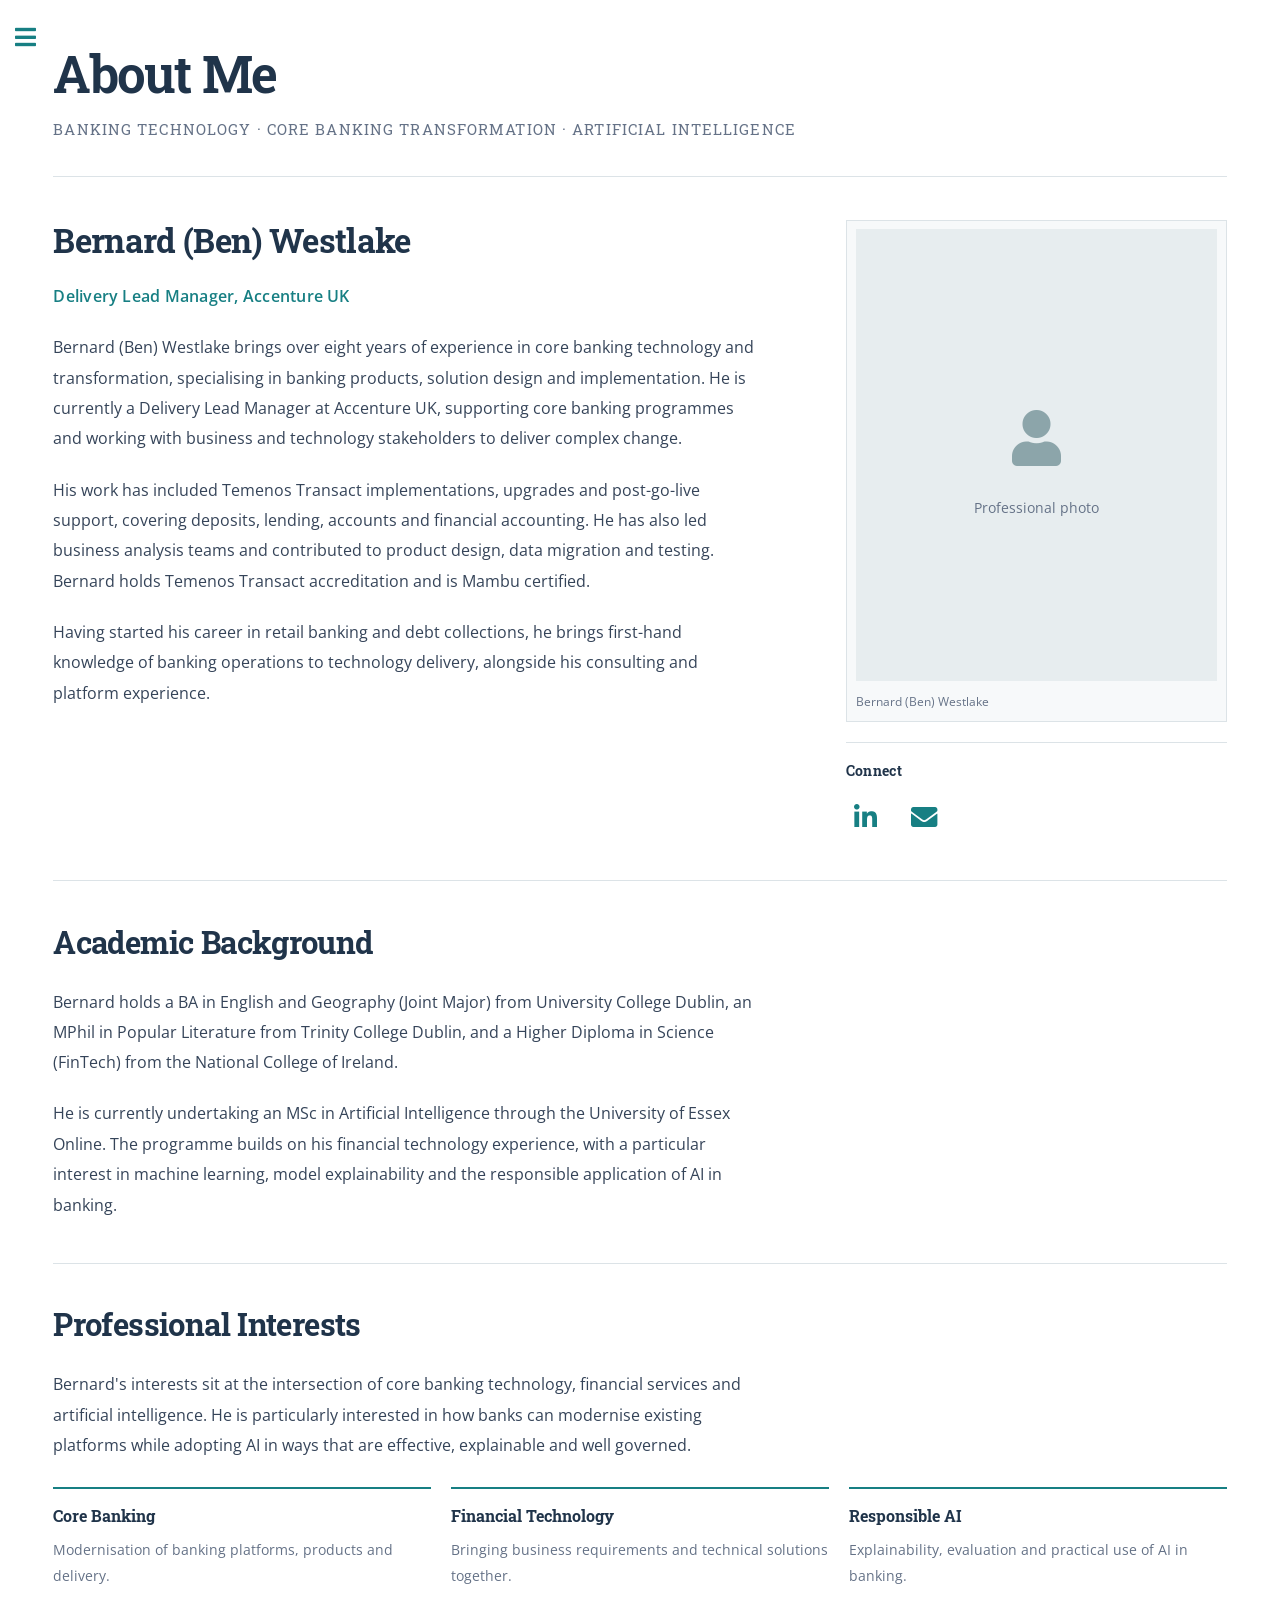
==== about.html @ 8b02bcb7 "Revise content and layout in about.html Updated the about page to improve content clarity and remove" ====
<!DOCTYPE HTML>
<!--
    Editorial by HTML5 UP
    html5up.net | @ajlkn
    Free for personal and commercial use
    under the CCA 3.0 license.
-->

<html lang="en">

<head>

    <meta charset="utf-8" />

    <meta name="viewport"
          content="width=device-width, initial-scale=1" />

    <meta name="description"
          content="About Bernard (Ben) Westlake: banking technology, core banking transformation and artificial intelligence." />

    <title>About Me | Bernard (Ben) Westlake</title>

    <link rel="stylesheet"
          href="assets/css/main.css" />


    <style>

        /* ========================================
           COLOUR PALETTE
        ======================================== */

        :root {
            --navy: #20344a;
            --teal: #177f83;
            --ink: #354459;
            --muted: #657287;
            --line: #dce3e7;
            --paper: #ffffff;
            --surface: #f7f9fa;
            --sidebar: #edf2f4;
        }

        html {
            scroll-behavior: smooth;
        }

        body,
        #main {
            background: var(--paper);
            color: var(--ink);
        }

        h1,
        h2,
        h3,
        strong {
            color: var(--navy);
        }

        a {
            color: var(--teal);
        }

        a:hover {
            color: var(--navy);
        }


        /* ========================================
           PAGE HEADER
        ======================================== */

        #header {
            display: block;
            border-bottom: 1px solid var(--line);
            padding: 3.3em 0 2.5em;
            margin-bottom: 0;
        }

        #header h1 {
            font-size: clamp(2.25rem, 4vw, 3.7rem);
            line-height: 1.14;
            letter-spacing: -0.035em;
            font-weight: 650;
            margin: 0;
        }

        .page-subtitle {
            color: var(--muted);
            font-size: 0.93rem;
            line-height: 1.7;
            margin: 1em 0 0;
        }


        /* ========================================
           MAIN CONTENT
        ======================================== */

        #page-content {
            padding-bottom: 4em;
        }

        .content-section {
            padding: 3.2em 0;
            border-bottom: 1px solid var(--line);
            scroll-margin-top: 1.5em;
        }

        .content-section:last-child {
            border-bottom: none;
        }

        .section-heading {
            font-size: clamp(1.55rem, 2.4vw, 1.95rem);
            line-height: 1.2;
            letter-spacing: -0.02em;
            margin: 0 0 0.85em;
        }


        /* ========================================
           PROFILE LAYOUT
        ======================================== */

        .profile-layout {
            display: grid;

            grid-template-columns:
                minmax(0, 1.65fr)
                minmax(230px, 0.85fr);

            align-items: start;
            gap: clamp(2em, 5vw, 4em);
        }

        .profile-name {
            font-size: clamp(1.65rem, 2.6vw, 2.2rem);
            letter-spacing: -0.02em;
            line-height: 1.25;
            margin: 0 0 0.6em;
        }

        .profile-role {
            font-size: 0.9rem;
            font-weight: 600;
            color: var(--teal);
            letter-spacing: 0.015em;
            margin-bottom: 1.5em;
        }

        .bio-copy p,
        .section-copy p {
            max-width: 78ch;
            font-size: 1rem;
            line-height: 1.9;
            margin-bottom: 1.3em;
        }

        .bio-copy p:last-child,
        .section-copy p:last-child {
            margin-bottom: 0;
        }


        /* ========================================
           PROFILE PHOTO
        ======================================== */

        .profile-aside {
            min-width: 0;
        }

        .portrait-frame {
            border: 1px solid var(--line);
            background: var(--surface);
            padding: 0.65em;
            margin: 0;
        }

        .portrait-placeholder {
            min-height: 325px;
            aspect-ratio: 4 / 5;
            background: #e7edef;

            display: flex;
            flex-direction: column;
            align-items: center;
            justify-content: center;

            gap: 1em;
            text-align: center;
            color: var(--muted);
        }

        .portrait-placeholder .icon {
            color: #8ca5aa;
            font-size: 3.5rem;
        }

        .portrait-placeholder span {
            font-size: 0.85rem;
        }

        .portrait-image {
            display: block;
            width: 100%;
            height: auto;
            aspect-ratio: 4 / 5;
            object-fit: cover;
            object-position: center top;
        }

        .portrait-caption {
            color: var(--muted);
            font-size: 0.78rem;
            margin: 0.85em 0 0;
        }


        /* ========================================
           CONTACT ICONS
        ======================================== */

        .profile-contact {
            margin-top: 1.5em;
            padding-top: 1.3em;
            border-top: 1px solid var(--line);
        }

        .profile-contact h3 {
            font-size: 0.9rem;
            font-weight: 700;
            color: var(--navy);
            letter-spacing: 0.02em;
            margin: 0 0 1.1em;
        }

        .contact-icons {
            display: flex;
            align-items: center;
            gap: 1.4em;
        }

        .contact-icon {
            display: inline-flex;
            align-items: center;
            justify-content: center;

            width: 1.5em;
            height: 1.5em;
            padding: 0;
            margin: 0;

            border: none;
            border-bottom: none;
            box-shadow: none;
            background: transparent;

            color: var(--teal);
            font-size: 1.65rem;
            line-height: 1;
            text-decoration: none;

            transition: color 0.2s ease;
        }

        .contact-icon:hover {
            color: var(--navy);
            background: transparent;
            border: none;
        }

        .contact-icon:focus-visible {
            color: var(--navy);
            outline: 2px solid var(--teal);
            outline-offset: 5px;
        }

        .contact-icon:before {
            display: block;
            line-height: 1;
        }


        /* ========================================
           PROFESSIONAL INTERESTS
        ======================================== */

        .focus-list {
            display: grid;
            grid-template-columns:
                repeat(3, minmax(0, 1fr));
            gap: 1.5em;
            margin-top: 2em;
        }

        .focus-item {
            border-top: 2px solid var(--teal);
            padding-top: 1.1em;
        }

        .focus-item h3 {
            font-size: 1rem;
            margin: 0 0 0.6em;
        }

        .focus-item p {
            font-size: 0.9rem;
            color: var(--muted);
            line-height: 1.75;
            margin: 0;
        }


        /* ========================================
           SIDEBAR
        ======================================== */

        #sidebar {
            background: var(--sidebar);
        }

        #sidebar > .inner {
            display: flex;
            flex-direction: column;
            min-height: 100vh;
        }

        #sidebar #menu {
            flex-shrink: 0;
        }

        #sidebar header.major > :first-child {
            border-bottom-color: var(--teal);
        }

        #menu ul a,
        #menu ul span {
            color: var(--navy);
        }

        #menu ul a:hover,
        #menu ul span.opener:hover {
            color: var(--teal);
        }

        #menu ul span.opener:before {
            color: var(--teal);
        }

        #menu ul a[aria-current="page"] {
            color: var(--teal);
            font-weight: 700;
        }


        /* ========================================
           SIDEBAR NAVIGATION ICONS
        ======================================== */

        #menu .menu-icon {
            display: inline-block;
            width: 1.4em;
            margin-right: 0.65em;
            text-align: center;
            color: var(--teal);
            font-size: 1em;
            vertical-align: baseline;
        }

        #menu a:hover .menu-icon,
        #menu .opener:hover .menu-icon {
            color: var(--navy);
        }

        #menu ul a,
        #menu ul span.opener {
            line-height: 1.7;
        }


        /* ========================================
           COPYRIGHT FOOTER
        ======================================== */

        #sidebar #footer {
            margin-top: auto;
            padding-top: 2em;
            padding-bottom: 1em;
        }

        #sidebar #footer .copyright {
            color: var(--muted);
            font-size: 0.74rem;
            line-height: 1.7;
        }


        /* ========================================
           RESPONSIVE DESIGN
        ======================================== */

        @media screen and (max-width: 1050px) {

            .profile-layout {
                grid-template-columns:
                    minmax(0, 1.4fr)
                    minmax(210px, 0.8fr);
            }

        }

        @media screen and (max-width: 760px) {

            #header {
                padding-top: 2.2em;
            }

            .content-section {
                padding: 2.4em 0;
            }

            .profile-layout {
                grid-template-columns: 1fr;
            }

            .profile-aside {
                max-width: 360px;
            }

            .focus-list {
                grid-template-columns: 1fr;
                gap: 1.3em;
            }

        }

        @media screen and (max-width: 440px) {

            #header h1 {
                font-size: 2.1rem;
            }

            .page-subtitle {
                font-size: 0.82rem;
            }

        }

        @media (prefers-reduced-motion: reduce) {

            html {
                scroll-behavior: auto;
            }

            .contact-icon {
                transition: none;
            }

        }

    </style>

</head>



<body class="is-preload">

    <div id="wrapper">


        <!-- =====================================
             MAIN CONTENT
        ====================================== -->

        <div id="main">

            <div class="inner">


                <!-- PAGE HEADER -->

                <header id="header">

                    <h1>About Me</h1>

                    <p class="page-subtitle">
                        Banking Technology
                        &middot;
                        Core Banking Transformation
                        &middot;
                        Artificial Intelligence
                    </p>

                </header>



                <div id="page-content">


                    <!-- =====================================
                         PROFESSIONAL PROFILE
                    ====================================== -->

                    <section class="content-section"
                             id="profile">


                        <div class="profile-layout">


                            <!-- BIOGRAPHY -->

                            <div class="bio-copy">


                                <h2 class="profile-name">
                                    Bernard (Ben) Westlake
                                </h2>


                                <p class="profile-role">
                                    Delivery Lead Manager, Accenture UK
                                </p>


                                <p>
                                    Bernard (Ben) Westlake brings
                                    over eight years of experience
                                    in core banking technology and
                                    transformation, specialising in
                                    banking products, solution design
                                    and implementation. He is currently
                                    a Delivery Lead Manager at Accenture
                                    UK, supporting core banking
                                    programmes and working with
                                    business and technology stakeholders
                                    to deliver complex change.
                                </p>


                                <p>
                                    His work has included Temenos
                                    Transact implementations, upgrades
                                    and post-go-live support, covering
                                    deposits, lending, accounts and
                                    financial accounting. He has also
                                    led business analysis teams and
                                    contributed to product design,
                                    data migration and testing.
                                    Bernard holds Temenos Transact
                                    accreditation and is Mambu
                                    certified.
                                </p>


                                <p>
                                    Having started his career in retail
                                    banking and debt collections, he
                                    brings first-hand knowledge of
                                    banking operations to technology
                                    delivery, alongside his consulting
                                    and platform experience.
                                </p>


                            </div>



                            <!-- =====================================
                                 PROFILE PHOTO AND CONTACTS
                            ====================================== -->

                            <aside class="profile-aside"
                                   aria-label="Profile and contact information">


                                <!-- PHOTO -->

                                <figure class="portrait-frame">


                                    <div class="portrait-placeholder"
                                         role="img"
                                         aria-label="Professional portrait placeholder">


                                        <i class="icon solid fa-user"
                                           aria-hidden="true"></i>


                                        <span>
                                            Professional photo
                                        </span>


                                    </div>


                                    <!--

                                    TO ADD YOUR OWN PHOTO:

                                    Upload your photograph to
                                    the images folder.

                                    Name the file:

                                    profile.jpg

                                    Replace the placeholder DIV
                                    with:

                                    <img src="images/profile.jpg"
                                         alt="Portrait of Bernard Westlake"
                                         class="portrait-image" />

                                    -->


                                    <figcaption class="portrait-caption">
                                        Bernard (Ben) Westlake
                                    </figcaption>


                                </figure>



                                <!-- CONTACT ICONS -->

                                <div class="profile-contact">


                                    <h3>Connect</h3>


                                    <div class="contact-icons">


                                        <!-- LINKEDIN -->

                                        <a href="https://www.linkedin.com/in/bernardwestlake/"
                                           class="icon brands fa-linkedin-in contact-icon"
                                           target="_blank"
                                           rel="noopener noreferrer"
                                           aria-label="View Bernard Westlake on LinkedIn"
                                           title="LinkedIn">

                                            <span class="label">
                                                LinkedIn
                                            </span>

                                        </a>



                                        <!-- EMAIL -->

                                        <a href="mailto:Bernard.Westlake@gmail.com"
                                           class="icon solid fa-envelope contact-icon"
                                           aria-label="Send an email to Bernard Westlake"
                                           title="Send an email">

                                            <span class="label">
                                                Email
                                            </span>

                                        </a>


                                    </div>


                                </div>


                            </aside>


                        </div>


                    </section>



                    <!-- =====================================
                         ACADEMIC BACKGROUND
                    ====================================== -->

                    <section class="content-section"
                             id="academic-background">


                        <h2 class="section-heading">
                            Academic Background
                        </h2>


                        <div class="section-copy">


                            <p>
                                Bernard holds a BA in English
                                and Geography (Joint Major)
                                from University College Dublin,
                                an MPhil in Popular Literature
                                from Trinity College Dublin,
                                and a Higher Diploma in Science
                                (FinTech) from the National
                                College of Ireland.
                            </p>


                            <p>
                                He is currently undertaking an
                                MSc in Artificial Intelligence
                                through the University of Essex
                                Online. The programme builds on
                                his financial technology experience,
                                with a particular interest in
                                machine learning, model explainability
                                and the responsible application
                                of AI in banking.
                            </p>


                        </div>


                    </section>



                    <!-- =====================================
                         PROFESSIONAL INTERESTS
                    ====================================== -->

                    <section class="content-section"
                             id="professional-interests">


                        <h2 class="section-heading">
                            Professional Interests
                        </h2>


                        <div class="section-copy">


                            <p>
                                Bernard's interests sit at the
                                intersection of core banking
                                technology, financial services
                                and artificial intelligence.
                                He is particularly interested in
                                how banks can modernise existing
                                platforms while adopting AI in
                                ways that are effective,
                                explainable and well governed.
                            </p>


                        </div>



                        <!-- AREAS OF FOCUS -->

                        <div class="focus-list">


                            <div class="focus-item">

                                <h3>Core Banking</h3>

                                <p>
                                    Modernisation of banking
                                    platforms, products and
                                    delivery.
                                </p>

                            </div>


                            <div class="focus-item">

                                <h3>Financial Technology</h3>

                                <p>
                                    Bringing business requirements
                                    and technical solutions together.
                                </p>

                            </div>


                            <div class="focus-item">

                                <h3>Responsible AI</h3>

                                <p>
                                    Explainability, evaluation
                                    and practical use of AI
                                    in banking.
                                </p>

                            </div>


                        </div>


                    </section>


                </div>


            </div>

        </div>



        <!-- =====================================
             SIDEBAR NAVIGATION
        ====================================== -->

        <div id="sidebar">

            <div class="inner">


                <nav id="menu"
                     aria-label="Portfolio navigation">


                    <header class="major">
                        <h2>Navigation</h2>
                    </header>


                    <ul>


                        <!-- HOME -->

                        <li>
                            <a href="index.html">

                                <i class="icon solid fa-home menu-icon"
                                   aria-hidden="true"></i>

                                Home

                            </a>
                        </li>



                        <!-- MODULES -->

                        <li>

                            <span class="opener">

                                <i class="icon solid fa-university menu-icon"
                                   aria-hidden="true"></i>

                                Modules

                            </span>


                            <ul>

                                <li>
                                    <a href="understanding-ai.html">
                                        Understanding Artificial Intelligence
                                    </a>
                                </li>

                                <li>
                                    <a href="launch-into-computing.html">
                                        Launch Into Computing
                                    </a>
                                </li>

                                <li>
                                    <a href="numerical-analysis.html">
                                        Numerical Analysis
                                    </a>
                                </li>

                            </ul>

                        </li>



                        <!-- SKILLS MATRIX -->

                        <li>

                            <a href="skills-matrix.html">

                                <i class="icon solid fa-tasks menu-icon"
                                   aria-hidden="true"></i>

                                Skills Matrix

                            </a>

                        </li>



                        <!-- ABOUT ME -->

                        <li>

                            <a href="about.html"
                               aria-current="page">

                                <i class="icon solid fa-user menu-icon"
                                   aria-hidden="true"></i>

                                About Me

                            </a>

                        </li>



                        <!-- GITHUB -->

                        <li>

                            <a href="https://github.com/bwestlake"
                               target="_blank"
                               rel="noopener noreferrer">

                                <i class="icon brands fa-github menu-icon"
                                   aria-hidden="true"></i>

                                GitHub

                            </a>

                        </li>



                        <!-- LINKEDIN -->

                        <li>

                            <a href="https://www.linkedin.com/in/bernardwestlake/"
                               target="_blank"
                               rel="noopener noreferrer">

                                <i class="icon brands fa-linkedin-in menu-icon"
                                   aria-hidden="true"></i>

                                LinkedIn

                            </a>

                        </li>


                    </ul>


                </nav>



                <!-- =====================================
                     COPYRIGHT FOOTER
                ====================================== -->

                <footer id="footer">


                    <p class="copyright">

                        &copy; 2026 Bernard Westlake.

                        Design:
                        <a href="https://html5up.net">
                            HTML5 UP
                        </a>.

                    </p>


                </footer>


            </div>

        </div>


    </div>



    <!-- =====================================
         JAVASCRIPT
    ====================================== -->

    <script src="assets/js/jquery.min.js"></script>

    <script src="assets/js/browser.min.js"></script>

    <script src="assets/js/breakpoints.min.js"></script>

    <script src="assets/js/util.js"></script>

    <script src="assets/js/main.js"></script>


</body>

</html>
---- assets/css/main.css ----
@import url(fontawesome-all.min.css);
@import url("https://fonts.googleapis.com/css?family=Open+Sans:400,600,400italic,600italic|Roboto+Slab:400,700");
/*
	Editorial by HTML5 UP
	html5up.net | @ajlkn
	Free for personal and commercial use under the CCA 3.0 license (html5up.net/license)
*/
html, body, div, span, applet, object,
iframe, h1, h2, h3, h4, h5, h6, p, blockquote,
pre, a, abbr, acronym, address, big, cite,
code, del, dfn, em, img, ins, kbd, q, s, samp,
small, strike, strong, sub, sup, tt, var, b,
u, i, center, dl, dt, dd, ol, ul, li, fieldset,
form, label, legend, table, caption, tbody,
tfoot, thead, tr, th, td, article, aside,
canvas, details, embed, figure, figcaption,
footer, header, hgroup, menu, nav, output, ruby,
section, summary, time, mark, audio, video {
  margin: 0;
  padding: 0;
  border: 0;
  font-size: 100%;
  font: inherit;
  vertical-align: baseline; }

article, aside, details, figcaption, figure,
footer, header, hgroup, menu, nav, section {
  display: block; }

body {
  line-height: 1; }

ol, ul {
  list-style: none; }

blockquote, q {
  quotes: none; }
  blockquote:before, blockquote:after, q:before, q:after {
    content: '';
    content: none; }

table {
  border-collapse: collapse;
  border-spacing: 0; }

body {
  -webkit-text-size-adjust: none; }

mark {
  background-color: transparent;
  color: inherit; }

input::-moz-focus-inner {
  border: 0;
  padding: 0; }

input, select, textarea {
  -moz-appearance: none;
  -webkit-appearance: none;
  -ms-appearance: none;
  appearance: none; }

/* Basic */
@-ms-viewport {
  width: device-width; }

body {
  -ms-overflow-style: scrollbar; }

@media screen and (max-width: 480px) {
  html, body {
    min-width: 320px; } }

html {
  box-sizing: border-box; }

*, *:before, *:after {
  box-sizing: inherit; }

body {
  background: #ffffff; }
  body.is-preload *, body.is-preload *:before, body.is-preload *:after, body.is-resizing *, body.is-resizing *:before, body.is-resizing *:after {
    -moz-animation: none !important;
    -webkit-animation: none !important;
    -ms-animation: none !important;
    animation: none !important;
    -moz-transition: none !important;
    -webkit-transition: none !important;
    -ms-transition: none !important;
    transition: none !important; }

/* Type */
body, input, select, textarea {
  color: #7f888f;
  font-family: "Open Sans", sans-serif;
  font-size: 13pt;
  font-weight: 400;
  line-height: 1.65; }
  @media screen and (max-width: 1680px) {
    body, input, select, textarea {
      font-size: 11pt; } }
  @media screen and (max-width: 1280px) {
    body, input, select, textarea {
      font-size: 10pt; } }
  @media screen and (max-width: 360px) {
    body, input, select, textarea {
      font-size: 9pt; } }

a {
  -moz-transition: color 0.2s ease-in-out, border-bottom-color 0.2s ease-in-out;
  -webkit-transition: color 0.2s ease-in-out, border-bottom-color 0.2s ease-in-out;
  -ms-transition: color 0.2s ease-in-out, border-bottom-color 0.2s ease-in-out;
  transition: color 0.2s ease-in-out, border-bottom-color 0.2s ease-in-out;
  border-bottom: dotted 1px;
  color: #f56a6a;
  text-decoration: none; }
  a:hover {
    border-bottom-color: #f56a6a;
    color: #f56a6a !important; }
    a:hover strong {
      color: inherit; }

strong, b {
  color: #3d4449;
  font-weight: 600; }

em, i {
  font-style: italic; }

p {
  margin: 0 0 2em 0; }

h1, h2, h3, h4, h5, h6 {
  color: #3d4449;
  font-family: "Roboto Slab", serif;
  font-weight: 700;
  line-height: 1.5;
  margin: 0 0 1em 0; }
  h1 a, h2 a, h3 a, h4 a, h5 a, h6 a {
    color: inherit;
    text-decoration: none;
    border-bottom: 0; }

h1 {
  font-size: 4em;
  margin: 0 0 0.5em 0;
  line-height: 1.3; }

h2 {
  font-size: 1.75em; }

h3 {
  font-size: 1.25em; }

h4 {
  font-size: 1.1em; }

h5 {
  font-size: 0.9em; }

h6 {
  font-size: 0.7em; }

@media screen and (max-width: 1680px) {
  h1 {
    font-size: 3.5em; } }

@media screen and (max-width: 980px) {
  h1 {
    font-size: 3.25em; } }

@media screen and (max-width: 736px) {
  h1 {
    font-size: 2em;
    line-height: 1.4; }
  h2 {
    font-size: 1.5em; } }

sub {
  font-size: 0.8em;
  position: relative;
  top: 0.5em; }

sup {
  font-size: 0.8em;
  position: relative;
  top: -0.5em; }

blockquote {
  border-left: solid 3px rgba(210, 215, 217, 0.75);
  font-style: italic;
  margin: 0 0 2em 0;
  padding: 0.5em 0 0.5em 2em; }

code {
  background: rgba(230, 235, 237, 0.25);
  border-radius: 0.375em;
  border: solid 1px rgba(210, 215, 217, 0.75);
  font-family: "Courier New", monospace;
  font-size: 0.9em;
  margin: 0 0.25em;
  padding: 0.25em 0.65em; }

pre {
  -webkit-overflow-scrolling: touch;
  font-family: "Courier New", monospace;
  font-size: 0.9em;
  margin: 0 0 2em 0; }
  pre code {
    display: block;
    line-height: 1.75;
    padding: 1em 1.5em;
    overflow-x: auto; }

hr {
  border: 0;
  border-bottom: solid 1px rgba(210, 215, 217, 0.75);
  margin: 2em 0; }
  hr.major {
    margin: 3em 0; }

.align-left {
  text-align: left; }

.align-center {
  text-align: center; }

.align-right {
  text-align: right; }

/* Row */
.row {
  display: flex;
  flex-wrap: wrap;
  box-sizing: border-box;
  align-items: stretch; }
  .row > * {
    box-sizing: border-box; }
  .row.gtr-uniform > * > :last-child {
    margin-bottom: 0; }
  .row.aln-left {
    justify-content: flex-start; }
  .row.aln-center {
    justify-content: center; }
  .row.aln-right {
    justify-content: flex-end; }
  .row.aln-top {
    align-items: flex-start; }
  .row.aln-middle {
    align-items: center; }
  .row.aln-bottom {
    align-items: flex-end; }
  .row > .imp {
    order: -1; }
  .row > .col-1 {
    width: 8.33333%; }
  .row > .off-1 {
    margin-left: 8.33333%; }
  .row > .col-2 {
    width: 16.66667%; }
  .row > .off-2 {
    margin-left: 16.66667%; }
  .row > .col-3 {
    width: 25%; }
  .row > .off-3 {
    margin-left: 25%; }
  .row > .col-4 {
    width: 33.33333%; }
  .row > .off-4 {
    margin-left: 33.33333%; }
  .row > .col-5 {
    width: 41.66667%; }
  .row > .off-5 {
    margin-left: 41.66667%; }
  .row > .col-6 {
    width: 50%; }
  .row > .off-6 {
    margin-left: 50%; }
  .row > .col-7 {
    width: 58.33333%; }
  .row > .off-7 {
    margin-left: 58.33333%; }
  .row > .col-8 {
    width: 66.66667%; }
  .row > .off-8 {
    margin-left: 66.66667%; }
  .row > .col-9 {
    width: 75%; }
  .row > .off-9 {
    margin-left: 75%; }
  .row > .col-10 {
    width: 83.33333%; }
  .row > .off-10 {
    margin-left: 83.33333%; }
  .row > .col-11 {
    width: 91.66667%; }
  .row > .off-11 {
    margin-left: 91.66667%; }
  .row > .col-12 {
    width: 100%; }
  .row > .off-12 {
    margin-left: 100%; }
  .row.gtr-0 {
    margin-top: 0;
    margin-left: 0em; }
    .row.gtr-0 > * {
      padding: 0 0 0 0em; }
    .row.gtr-0.gtr-uniform {
      margin-top: 0em; }
      .row.gtr-0.gtr-uniform > * {
        padding-top: 0em; }
  .row.gtr-25 {
    margin-top: 0;
    margin-left: -0.375em; }
    .row.gtr-25 > * {
      padding: 0 0 0 0.375em; }
    .row.gtr-25.gtr-uniform {
      margin-top: -0.375em; }
      .row.gtr-25.gtr-uniform > * {
        padding-top: 0.375em; }
  .row.gtr-50 {
    margin-top: 0;
    margin-left: -0.75em; }
    .row.gtr-50 > * {
      padding: 0 0 0 0.75em; }
    .row.gtr-50.gtr-uniform {
      margin-top: -0.75em; }
      .row.gtr-50.gtr-uniform > * {
        padding-top: 0.75em; }
  .row {
    margin-top: 0;
    margin-left: -1.5em; }
    .row > * {
      padding: 0 0 0 1.5em; }
    .row.gtr-uniform {
      margin-top: -1.5em; }
      .row.gtr-uniform > * {
        padding-top: 1.5em; }
  .row.gtr-150 {
    margin-top: 0;
    margin-left: -2.25em; }
    .row.gtr-150 > * {
      padding: 0 0 0 2.25em; }
    .row.gtr-150.gtr-uniform {
      margin-top: -2.25em; }
      .row.gtr-150.gtr-uniform > * {
        padding-top: 2.25em; }
  .row.gtr-200 {
    margin-top: 0;
    margin-left: -3em; }
    .row.gtr-200 > * {
      padding: 0 0 0 3em; }
    .row.gtr-200.gtr-uniform {
      margin-top: -3em; }
      .row.gtr-200.gtr-uniform > * {
        padding-top: 3em; }
  @media screen and (max-width: 1680px) {
    .row {
      display: flex;
      flex-wrap: wrap;
      box-sizing: border-box;
      align-items: stretch; }
      .row > * {
        box-sizing: border-box; }
      .row.gtr-uniform > * > :last-child {
        margin-bottom: 0; }
      .row.aln-left {
        justify-content: flex-start; }
      .row.aln-center {
        justify-content: center; }
      .row.aln-right {
        justify-content: flex-end; }
      .row.aln-top {
        align-items: flex-start; }
      .row.aln-middle {
        align-items: center; }
      .row.aln-bottom {
        align-items: flex-end; }
      .row > .imp-xlarge {
        order: -1; }
      .row > .col-1-xlarge {
        width: 8.33333%; }
      .row > .off-1-xlarge {
        margin-left: 8.33333%; }
      .row > .col-2-xlarge {
        width: 16.66667%; }
      .row > .off-2-xlarge {
        margin-left: 16.66667%; }
      .row > .col-3-xlarge {
        width: 25%; }
      .row > .off-3-xlarge {
        margin-left: 25%; }
      .row > .col-4-xlarge {
        width: 33.33333%; }
      .row > .off-4-xlarge {
        margin-left: 33.33333%; }
      .row > .col-5-xlarge {
        width: 41.66667%; }
      .row > .off-5-xlarge {
        margin-left: 41.66667%; }
      .row > .col-6-xlarge {
        width: 50%; }
      .row > .off-6-xlarge {
        margin-left: 50%; }
      .row > .col-7-xlarge {
        width: 58.33333%; }
      .row > .off-7-xlarge {
        margin-left: 58.33333%; }
      .row > .col-8-xlarge {
        width: 66.66667%; }
      .row > .off-8-xlarge {
        margin-left: 66.66667%; }
      .row > .col-9-xlarge {
        width: 75%; }
      .row > .off-9-xlarge {
        margin-left: 75%; }
      .row > .col-10-xlarge {
        width: 83.33333%; }
      .row > .off-10-xlarge {
        margin-left: 83.33333%; }
      .row > .col-11-xlarge {
        width: 91.66667%; }
      .row > .off-11-xlarge {
        margin-left: 91.66667%; }
      .row > .col-12-xlarge {
        width: 100%; }
      .row > .off-12-xlarge {
        margin-left: 100%; }
      .row.gtr-0 {
        margin-top: 0;
        margin-left: 0em; }
        .row.gtr-0 > * {
          padding: 0 0 0 0em; }
        .row.gtr-0.gtr-uniform {
          margin-top: 0em; }
          .row.gtr-0.gtr-uniform > * {
            padding-top: 0em; }
      .row.gtr-25 {
        margin-top: 0;
        margin-left: -0.375em; }
        .row.gtr-25 > * {
          padding: 0 0 0 0.375em; }
        .row.gtr-25.gtr-uniform {
          margin-top: -0.375em; }
          .row.gtr-25.gtr-uniform > * {
            padding-top: 0.375em; }
      .row.gtr-50 {
        margin-top: 0;
        margin-left: -0.75em; }
        .row.gtr-50 > * {
          padding: 0 0 0 0.75em; }
        .row.gtr-50.gtr-uniform {
          margin-top: -0.75em; }
          .row.gtr-50.gtr-uniform > * {
            padding-top: 0.75em; }
      .row {
        margin-top: 0;
        margin-left: -1.5em; }
        .row > * {
          padding: 0 0 0 1.5em; }
        .row.gtr-uniform {
          margin-top: -1.5em; }
          .row.gtr-uniform > * {
            padding-top: 1.5em; }
      .row.gtr-150 {
        margin-top: 0;
        margin-left: -2.25em; }
        .row.gtr-150 > * {
          padding: 0 0 0 2.25em; }
        .row.gtr-150.gtr-uniform {
          margin-top: -2.25em; }
          .row.gtr-150.gtr-uniform > * {
            padding-top: 2.25em; }
      .row.gtr-200 {
        margin-top: 0;
        margin-left: -3em; }
        .row.gtr-200 > * {
          padding: 0 0 0 3em; }
        .row.gtr-200.gtr-uniform {
          margin-top: -3em; }
          .row.gtr-200.gtr-uniform > * {
            padding-top: 3em; } }
  @media screen and (max-width: 1280px) {
    .row {
      display: flex;
      flex-wrap: wrap;
      box-sizing: border-box;
      align-items: stretch; }
      .row > * {
        box-sizing: border-box; }
      .row.gtr-uniform > * > :last-child {
        margin-bottom: 0; }
      .row.aln-left {
        justify-content: flex-start; }
      .row.aln-center {
        justify-content: center; }
      .row.aln-right {
        justify-content: flex-end; }
      .row.aln-top {
        align-items: flex-start; }
      .row.aln-middle {
        align-items: center; }
      .row.aln-bottom {
        align-items: flex-end; }
      .row > .imp-large {
        order: -1; }
      .row > .col-1-large {
        width: 8.33333%; }
      .row > .off-1-large {
        margin-left: 8.33333%; }
      .row > .col-2-large {
        width: 16.66667%; }
      .row > .off-2-large {
        margin-left: 16.66667%; }
      .row > .col-3-large {
        width: 25%; }
      .row > .off-3-large {
        margin-left: 25%; }
      .row > .col-4-large {
        width: 33.33333%; }
      .row > .off-4-large {
        margin-left: 33.33333%; }
      .row > .col-5-large {
        width: 41.66667%; }
      .row > .off-5-large {
        margin-left: 41.66667%; }
      .row > .col-6-large {
        width: 50%; }
      .row > .off-6-large {
        margin-left: 50%; }
      .row > .col-7-large {
        width: 58.33333%; }
      .row > .off-7-large {
        margin-left: 58.33333%; }
      .row > .col-8-large {
        width: 66.66667%; }
      .row > .off-8-large {
        margin-left: 66.66667%; }
      .row > .col-9-large {
        width: 75%; }
      .row > .off-9-large {
        margin-left: 75%; }
      .row > .col-10-large {
        width: 83.33333%; }
      .row > .off-10-large {
        margin-left: 83.33333%; }
      .row > .col-11-large {
        width: 91.66667%; }
      .row > .off-11-large {
        margin-left: 91.66667%; }
      .row > .col-12-large {
        width: 100%; }
      .row > .off-12-large {
        margin-left: 100%; }
      .row.gtr-0 {
        margin-top: 0;
        margin-left: 0em; }
        .row.gtr-0 > * {
          padding: 0 0 0 0em; }
        .row.gtr-0.gtr-uniform {
          margin-top: 0em; }
          .row.gtr-0.gtr-uniform > * {
            padding-top: 0em; }
      .row.gtr-25 {
        margin-top: 0;
        margin-left: -0.375em; }
        .row.gtr-25 > * {
          padding: 0 0 0 0.375em; }
        .row.gtr-25.gtr-uniform {
          margin-top: -0.375em; }
          .row.gtr-25.gtr-uniform > * {
            padding-top: 0.375em; }
      .row.gtr-50 {
        margin-top: 0;
        margin-left: -0.75em; }
        .row.gtr-50 > * {
          padding: 0 0 0 0.75em; }
        .row.gtr-50.gtr-uniform {
          margin-top: -0.75em; }
          .row.gtr-50.gtr-uniform > * {
            padding-top: 0.75em; }
      .row {
        margin-top: 0;
        margin-left: -1.5em; }
        .row > * {
          padding: 0 0 0 1.5em; }
        .row.gtr-uniform {
          margin-top: -1.5em; }
          .row.gtr-uniform > * {
            padding-top: 1.5em; }
      .row.gtr-150 {
        margin-top: 0;
        margin-left: -2.25em; }
        .row.gtr-150 > * {
          padding: 0 0 0 2.25em; }
        .row.gtr-150.gtr-uniform {
          margin-top: -2.25em; }
          .row.gtr-150.gtr-uniform > * {
            padding-top: 2.25em; }
      .row.gtr-200 {
        margin-top: 0;
        margin-left: -3em; }
        .row.gtr-200 > * {
          padding: 0 0 0 3em; }
        .row.gtr-200.gtr-uniform {
          margin-top: -3em; }
          .row.gtr-200.gtr-uniform > * {
            padding-top: 3em; } }
  @media screen and (max-width: 980px) {
    .row {
      display: flex;
      flex-wrap: wrap;
      box-sizing: border-box;
      align-items: stretch; }
      .row > * {
        box-sizing: border-box; }
      .row.gtr-uniform > * > :last-child {
        margin-bottom: 0; }
      .row.aln-left {
        justify-content: flex-start; }
      .row.aln-center {
        justify-content: center; }
      .row.aln-right {
        justify-content: flex-end; }
      .row.aln-top {
        align-items: flex-start; }
      .row.aln-middle {
        align-items: center; }
      .row.aln-bottom {
        align-items: flex-end; }
      .row > .imp-medium {
        order: -1; }
      .row > .col-1-medium {
        width: 8.33333%; }
      .row > .off-1-medium {
        margin-left: 8.33333%; }
      .row > .col-2-medium {
        width: 16.66667%; }
      .row > .off-2-medium {
        margin-left: 16.66667%; }
      .row > .col-3-medium {
        width: 25%; }
      .row > .off-3-medium {
        margin-left: 25%; }
      .row > .col-4-medium {
        width: 33.33333%; }
      .row > .off-4-medium {
        margin-left: 33.33333%; }
      .row > .col-5-medium {
        width: 41.66667%; }
      .row > .off-5-medium {
        margin-left: 41.66667%; }
      .row > .col-6-medium {
        width: 50%; }
      .row > .off-6-medium {
        margin-left: 50%; }
      .row > .col-7-medium {
        width: 58.33333%; }
      .row > .off-7-medium {
        margin-left: 58.33333%; }
      .row > .col-8-medium {
        width: 66.66667%; }
      .row > .off-8-medium {
        margin-left: 66.66667%; }
      .row > .col-9-medium {
        width: 75%; }
      .row > .off-9-medium {
        margin-left: 75%; }
      .row > .col-10-medium {
        width: 83.33333%; }
      .row > .off-10-medium {
        margin-left: 83.33333%; }
      .row > .col-11-medium {
        width: 91.66667%; }
      .row > .off-11-medium {
        margin-left: 91.66667%; }
      .row > .col-12-medium {
        width: 100%; }
      .row > .off-12-medium {
        margin-left: 100%; }
      .row.gtr-0 {
        margin-top: 0;
        margin-left: 0em; }
        .row.gtr-0 > * {
          padding: 0 0 0 0em; }
        .row.gtr-0.gtr-uniform {
          margin-top: 0em; }
          .row.gtr-0.gtr-uniform > * {
            padding-top: 0em; }
      .row.gtr-25 {
        margin-top: 0;
        margin-left: -0.375em; }
        .row.gtr-25 > * {
          padding: 0 0 0 0.375em; }
        .row.gtr-25.gtr-uniform {
          margin-top: -0.375em; }
          .row.gtr-25.gtr-uniform > * {
            padding-top: 0.375em; }
      .row.gtr-50 {
        margin-top: 0;
        margin-left: -0.75em; }
        .row.gtr-50 > * {
          padding: 0 0 0 0.75em; }
        .row.gtr-50.gtr-uniform {
          margin-top: -0.75em; }
          .row.gtr-50.gtr-uniform > * {
            padding-top: 0.75em; }
      .row {
        margin-top: 0;
        margin-left: -1.5em; }
        .row > * {
          padding: 0 0 0 1.5em; }
        .row.gtr-uniform {
          margin-top: -1.5em; }
          .row.gtr-uniform > * {
            padding-top: 1.5em; }
      .row.gtr-150 {
        margin-top: 0;
        margin-left: -2.25em; }
        .row.gtr-150 > * {
          padding: 0 0 0 2.25em; }
        .row.gtr-150.gtr-uniform {
          margin-top: -2.25em; }
          .row.gtr-150.gtr-uniform > * {
            padding-top: 2.25em; }
      .row.gtr-200 {
        margin-top: 0;
        margin-left: -3em; }
        .row.gtr-200 > * {
          padding: 0 0 0 3em; }
        .row.gtr-200.gtr-uniform {
          margin-top: -3em; }
          .row.gtr-200.gtr-uniform > * {
            padding-top: 3em; } }
  @media screen and (max-width: 736px) {
    .row {
      display: flex;
      flex-wrap: wrap;
      box-sizing: border-box;
      align-items: stretch; }
      .row > * {
        box-sizing: border-box; }
      .row.gtr-uniform > * > :last-child {
        margin-bottom: 0; }
      .row.aln-left {
        justify-content: flex-start; }
      .row.aln-center {
        justify-content: center; }
      .row.aln-right {
        justify-content: flex-end; }
      .row.aln-top {
        align-items: flex-start; }
      .row.aln-middle {
        align-items: center; }
      .row.aln-bottom {
        align-items: flex-end; }
      .row > .imp-small {
        order: -1; }
      .row > .col-1-small {
        width: 8.33333%; }
      .row > .off-1-small {
        margin-left: 8.33333%; }
      .row > .col-2-small {
        width: 16.66667%; }
      .row > .off-2-small {
        margin-left: 16.66667%; }
      .row > .col-3-small {
        width: 25%; }
      .row > .off-3-small {
        margin-left: 25%; }
      .row > .col-4-small {
        width: 33.33333%; }
      .row > .off-4-small {
        margin-left: 33.33333%; }
      .row > .col-5-small {
        width: 41.66667%; }
      .row > .off-5-small {
        margin-left: 41.66667%; }
      .row > .col-6-small {
        width: 50%; }
      .row > .off-6-small {
        margin-left: 50%; }
      .row > .col-7-small {
        width: 58.33333%; }
      .row > .off-7-small {
        margin-left: 58.33333%; }
      .row > .col-8-small {
        width: 66.66667%; }
      .row > .off-8-small {
        margin-left: 66.66667%; }
      .row > .col-9-small {
        width: 75%; }
      .row > .off-9-small {
        margin-left: 75%; }
      .row > .col-10-small {
        width: 83.33333%; }
      .row > .off-10-small {
        margin-left: 83.33333%; }
      .row > .col-11-small {
        width: 91.66667%; }
      .row > .off-11-small {
        margin-left: 91.66667%; }
      .row > .col-12-small {
        width: 100%; }
      .row > .off-12-small {
        margin-left: 100%; }
      .row.gtr-0 {
        margin-top: 0;
        margin-left: 0em; }
        .row.gtr-0 > * {
          padding: 0 0 0 0em; }
        .row.gtr-0.gtr-uniform {
          margin-top: 0em; }
          .row.gtr-0.gtr-uniform > * {
            padding-top: 0em; }
      .row.gtr-25 {
        margin-top: 0;
        margin-left: -0.375em; }
        .row.gtr-25 > * {
          padding: 0 0 0 0.375em; }
        .row.gtr-25.gtr-uniform {
          margin-top: -0.375em; }
          .row.gtr-25.gtr-uniform > * {
            padding-top: 0.375em; }
      .row.gtr-50 {
        margin-top: 0;
        margin-left: -0.75em; }
        .row.gtr-50 > * {
          padding: 0 0 0 0.75em; }
        .row.gtr-50.gtr-uniform {
          margin-top: -0.75em; }
          .row.gtr-50.gtr-uniform > * {
            padding-top: 0.75em; }
      .row {
        margin-top: 0;
        margin-left: -1.5em; }
        .row > * {
          padding: 0 0 0 1.5em; }
        .row.gtr-uniform {
          margin-top: -1.5em; }
          .row.gtr-uniform > * {
            padding-top: 1.5em; }
      .row.gtr-150 {
        margin-top: 0;
        margin-left: -2.25em; }
        .row.gtr-150 > * {
          padding: 0 0 0 2.25em; }
        .row.gtr-150.gtr-uniform {
          margin-top: -2.25em; }
          .row.gtr-150.gtr-uniform > * {
            padding-top: 2.25em; }
      .row.gtr-200 {
        margin-top: 0;
        margin-left: -3em; }
        .row.gtr-200 > * {
          padding: 0 0 0 3em; }
        .row.gtr-200.gtr-uniform {
          margin-top: -3em; }
          .row.gtr-200.gtr-uniform > * {
            padding-top: 3em; } }
  @media screen and (max-width: 480px) {
    .row {
      display: flex;
      flex-wrap: wrap;
      box-sizing: border-box;
      align-items: stretch; }
      .row > * {
        box-sizing: border-box; }
      .row.gtr-uniform > * > :last-child {
        margin-bottom: 0; }
      .row.aln-left {
        justify-content: flex-start; }
      .row.aln-center {
        justify-content: center; }
      .row.aln-right {
        justify-content: flex-end; }
      .row.aln-top {
        align-items: flex-start; }
      .row.aln-middle {
        align-items: center; }
      .row.aln-bottom {
        align-items: flex-end; }
      .row > .imp-xsmall {
        order: -1; }
      .row > .col-1-xsmall {
        width: 8.33333%; }
      .row > .off-1-xsmall {
        margin-left: 8.33333%; }
      .row > .col-2-xsmall {
        width: 16.66667%; }
      .row > .off-2-xsmall {
        margin-left: 16.66667%; }
      .row > .col-3-xsmall {
        width: 25%; }
      .row > .off-3-xsmall {
        margin-left: 25%; }
      .row > .col-4-xsmall {
        width: 33.33333%; }
      .row > .off-4-xsmall {
        margin-left: 33.33333%; }
      .row > .col-5-xsmall {
        width: 41.66667%; }
      .row > .off-5-xsmall {
        margin-left: 41.66667%; }
      .row > .col-6-xsmall {
        width: 50%; }
      .row > .off-6-xsmall {
        margin-left: 50%; }
      .row > .col-7-xsmall {
        width: 58.33333%; }
      .row > .off-7-xsmall {
        margin-left: 58.33333%; }
      .row > .col-8-xsmall {
        width: 66.66667%; }
      .row > .off-8-xsmall {
        margin-left: 66.66667%; }
      .row > .col-9-xsmall {
        width: 75%; }
      .row > .off-9-xsmall {
        margin-left: 75%; }
      .row > .col-10-xsmall {
        width: 83.33333%; }
      .row > .off-10-xsmall {
        margin-left: 83.33333%; }
      .row > .col-11-xsmall {
        width: 91.66667%; }
      .row > .off-11-xsmall {
        margin-left: 91.66667%; }
      .row > .col-12-xsmall {
        width: 100%; }
      .row > .off-12-xsmall {
        margin-left: 100%; }
      .row.gtr-0 {
        margin-top: 0;
        margin-left: 0em; }
        .row.gtr-0 > * {
          padding: 0 0 0 0em; }
        .row.gtr-0.gtr-uniform {
          margin-top: 0em; }
          .row.gtr-0.gtr-uniform > * {
            padding-top: 0em; }
      .row.gtr-25 {
        margin-top: 0;
        margin-left: -0.375em; }
        .row.gtr-25 > * {
          padding: 0 0 0 0.375em; }
        .row.gtr-25.gtr-uniform {
          margin-top: -0.375em; }
          .row.gtr-25.gtr-uniform > * {
            padding-top: 0.375em; }
      .row.gtr-50 {
        margin-top: 0;
        margin-left: -0.75em; }
        .row.gtr-50 > * {
          padding: 0 0 0 0.75em; }
        .row.gtr-50.gtr-uniform {
          margin-top: -0.75em; }
          .row.gtr-50.gtr-uniform > * {
            padding-top: 0.75em; }
      .row {
        margin-top: 0;
        margin-left: -1.5em; }
        .row > * {
          padding: 0 0 0 1.5em; }
        .row.gtr-uniform {
          margin-top: -1.5em; }
          .row.gtr-uniform > * {
            padding-top: 1.5em; }
      .row.gtr-150 {
        margin-top: 0;
        margin-left: -2.25em; }
        .row.gtr-150 > * {
          padding: 0 0 0 2.25em; }
        .row.gtr-150.gtr-uniform {
          margin-top: -2.25em; }
          .row.gtr-150.gtr-uniform > * {
            padding-top: 2.25em; }
      .row.gtr-200 {
        margin-top: 0;
        margin-left: -3em; }
        .row.gtr-200 > * {
          padding: 0 0 0 3em; }
        .row.gtr-200.gtr-uniform {
          margin-top: -3em; }
          .row.gtr-200.gtr-uniform > * {
            padding-top: 3em; } }

/* Section/Article */
section.special, article.special {
  text-align: center; }

header p {
  font-family: "Roboto Slab", serif;
  font-size: 1em;
  font-weight: 400;
  letter-spacing: 0.075em;
  margin-top: -0.5em;
  text-transform: uppercase; }

header.major > :last-child {
  border-bottom: solid 3px #f56a6a;
  display: inline-block;
  margin: 0 0 2em 0;
  padding: 0 0.75em 0.5em 0; }

header.main > :last-child {
  margin: 0 0 1em 0; }

/* Form */
form {
  margin: 0 0 2em 0; }

label {
  color: #3d4449;
  display: block;
  font-size: 0.9em;
  font-weight: 600;
  margin: 0 0 1em 0; }

input[type="text"],
input[type="password"],
input[type="email"],
input[type="tel"],
input[type="search"],
input[type="url"],
select,
textarea {
  -moz-appearance: none;
  -webkit-appearance: none;
  -ms-appearance: none;
  appearance: none;
  background: #ffffff;
  border-radius: 0.375em;
  border: none;
  border: solid 1px rgba(210, 215, 217, 0.75);
  color: inherit;
  display: block;
  outline: 0;
  padding: 0 1em;
  text-decoration: none;
  width: 100%; }
  input[type="text"]:invalid,
  input[type="password"]:invalid,
  input[type="email"]:invalid,
  input[type="tel"]:invalid,
  input[type="search"]:invalid,
  input[type="url"]:invalid,
  select:invalid,
  textarea:invalid {
    box-shadow: none; }
  input[type="text"]:focus,
  input[type="password"]:focus,
  input[type="email"]:focus,
  input[type="tel"]:focus,
  input[type="search"]:focus,
  input[type="url"]:focus,
  select:focus,
  textarea:focus {
    border-color: #f56a6a;
    box-shadow: 0 0 0 1px #f56a6a; }

select {
  background-image: url("data:image/svg+xml;charset=utf8,%3Csvg xmlns='http://www.w3.org/2000/svg' width='40' height='40' preserveAspectRatio='none' viewBox='0 0 40 40'%3E%3Cpath d='M9.4,12.3l10.4,10.4l10.4-10.4c0.2-0.2,0.5-0.4,0.9-0.4c0.3,0,0.6,0.1,0.9,0.4l3.3,3.3c0.2,0.2,0.4,0.5,0.4,0.9 c0,0.4-0.1,0.6-0.4,0.9L20.7,31.9c-0.2,0.2-0.5,0.4-0.9,0.4c-0.3,0-0.6-0.1-0.9-0.4L4.3,17.3c-0.2-0.2-0.4-0.5-0.4-0.9 c0-0.4,0.1-0.6,0.4-0.9l3.3-3.3c0.2-0.2,0.5-0.4,0.9-0.4S9.1,12.1,9.4,12.3z' fill='rgba(210, 215, 217, 0.75)' /%3E%3C/svg%3E");
  background-size: 1.25em;
  background-repeat: no-repeat;
  background-position: calc(100% - 1em) center;
  height: 2.75em;
  padding-right: 2.75em;
  text-overflow: ellipsis; }
  select option {
    color: #3d4449;
    background: #ffffff; }
  select:focus::-ms-value {
    background-color: transparent; }
  select::-ms-expand {
    display: none; }

input[type="text"],
input[type="password"],
input[type="email"],
input[type="tel"],
input[type="search"],
input[type="url"],
select {
  height: 2.75em; }

textarea {
  padding: 0.75em 1em; }

input[type="checkbox"],
input[type="radio"] {
  -moz-appearance: none;
  -webkit-appearance: none;
  -ms-appearance: none;
  appearance: none;
  display: block;
  float: left;
  margin-right: -2em;
  opacity: 0;
  width: 1em;
  z-index: -1; }
  input[type="checkbox"] + label,
  input[type="radio"] + label {
    text-decoration: none;
    color: #7f888f;
    cursor: pointer;
    display: inline-block;
    font-size: 1em;
    font-weight: 400;
    padding-left: 2.4em;
    padding-right: 0.75em;
    position: relative; }
    input[type="checkbox"] + label:before,
    input[type="radio"] + label:before {
      -moz-osx-font-smoothing: grayscale;
      -webkit-font-smoothing: antialiased;
      display: inline-block;
      font-style: normal;
      font-variant: normal;
      text-rendering: auto;
      line-height: 1;
      text-transform: none !important;
      font-family: 'Font Awesome 5 Free';
      font-weight: 900; }
    input[type="checkbox"] + label:before,
    input[type="radio"] + label:before {
      background: #ffffff;
      border-radius: 0.375em;
      border: solid 1px rgba(210, 215, 217, 0.75);
      content: '';
      display: inline-block;
      font-size: 0.8em;
      height: 2.0625em;
      left: 0;
      line-height: 2.0625em;
      position: absolute;
      text-align: center;
      top: 0;
      width: 2.0625em; }
  input[type="checkbox"]:checked + label:before,
  input[type="radio"]:checked + label:before {
    background: #3d4449;
    border-color: #3d4449;
    color: #ffffff;
    content: '\f00c'; }
  input[type="checkbox"]:focus + label:before,
  input[type="radio"]:focus + label:before {
    border-color: #f56a6a;
    box-shadow: 0 0 0 1px #f56a6a; }

input[type="checkbox"] + label:before {
  border-radius: 0.375em; }

input[type="radio"] + label:before {
  border-radius: 100%; }

::-webkit-input-placeholder {
  color: #9fa3a6 !important;
  opacity: 1.0; }

:-moz-placeholder {
  color: #9fa3a6 !important;
  opacity: 1.0; }

::-moz-placeholder {
  color: #9fa3a6 !important;
  opacity: 1.0; }

:-ms-input-placeholder {
  color: #9fa3a6 !important;
  opacity: 1.0; }

/* Box */
.box {
  border-radius: 0.375em;
  border: solid 1px rgba(210, 215, 217, 0.75);
  margin-bottom: 2em;
  padding: 1.5em; }
  .box > :last-child,
  .box > :last-child > :last-child,
  .box > :last-child > :last-child > :last-child {
    margin-bottom: 0; }
  .box.alt {
    border: 0;
    border-radius: 0;
    padding: 0; }

/* Icon */
.icon {
  text-decoration: none;
  border-bottom: none;
  position: relative; }
  .icon:before {
    -moz-osx-font-smoothing: grayscale;
    -webkit-font-smoothing: antialiased;
    display: inline-block;
    font-style: normal;
    font-variant: normal;
    text-rendering: auto;
    line-height: 1;
    text-transform: none !important;
    font-family: 'Font Awesome 5 Free';
    font-weight: 400; }
  .icon > .label {
    display: none; }
  .icon:before {
    line-height: inherit; }
  .icon.solid:before {
    font-weight: 900; }
  .icon.brands:before {
    font-family: 'Font Awesome 5 Brands'; }

/* Image */
.image {
  border-radius: 0.375em;
  border: 0;
  display: inline-block;
  position: relative; }
  .image img {
    border-radius: 0.375em;
    display: block; }
  .image.left, .image.right {
    max-width: 40%; }
    .image.left img, .image.right img {
      width: 100%; }
  .image.left {
    float: left;
    padding: 0 1.5em 1em 0;
    top: 0.25em; }
  .image.right {
    float: right;
    padding: 0 0 1em 1.5em;
    top: 0.25em; }
  .image.fit {
    display: block;
    margin: 0 0 2em 0;
    width: 100%; }
    .image.fit img {
      width: 100%; }
  .image.main {
    display: block;
    margin: 0 0 3em 0;
    width: 100%; }
    .image.main img {
      width: 100%; }

a.image {
  overflow: hidden; }
  a.image img {
    -moz-transition: -moz-transform 0.2s ease;
    -webkit-transition: -webkit-transform 0.2s ease;
    -ms-transition: -ms-transform 0.2s ease;
    transition: transform 0.2s ease; }
  a.image:hover img {
    -moz-transform: scale(1.075);
    -webkit-transform: scale(1.075);
    -ms-transform: scale(1.075);
    transform: scale(1.075); }

/* List */
ol {
  list-style: decimal;
  margin: 0 0 2em 0;
  padding-left: 1.25em; }
  ol li {
    padding-left: 0.25em; }

ul {
  list-style: disc;
  margin: 0 0 2em 0;
  padding-left: 1em; }
  ul li {
    padding-left: 0.5em; }
  ul.alt {
    list-style: none;
    padding-left: 0; }
    ul.alt li {
      border-top: solid 1px rgba(210, 215, 217, 0.75);
      padding: 0.5em 0; }
      ul.alt li:first-child {
        border-top: 0;
        padding-top: 0; }

dl {
  margin: 0 0 2em 0; }
  dl dt {
    display: block;
    font-weight: 600;
    margin: 0 0 1em 0; }
  dl dd {
    margin-left: 2em; }

/* Actions */
ul.actions {
  display: -moz-flex;
  display: -webkit-flex;
  display: -ms-flex;
  display: flex;
  cursor: default;
  list-style: none;
  margin-left: -1em;
  padding-left: 0; }
  ul.actions li {
    padding: 0 0 0 1em;
    vertical-align: middle; }
  ul.actions.special {
    -moz-justify-content: center;
    -webkit-justify-content: center;
    -ms-justify-content: center;
    justify-content: center;
    width: 100%;
    margin-left: 0; }
    ul.actions.special li:first-child {
      padding-left: 0; }
  ul.actions.stacked {
    -moz-flex-direction: column;
    -webkit-flex-direction: column;
    -ms-flex-direction: column;
    flex-direction: column;
    margin-left: 0; }
    ul.actions.stacked li {
      padding: 1.3em 0 0 0; }
      ul.actions.stacked li:first-child {
        padding-top: 0; }
  ul.actions.fit {
    width: calc(100% + 1em); }
    ul.actions.fit li {
      -moz-flex-grow: 1;
      -webkit-flex-grow: 1;
      -ms-flex-grow: 1;
      flex-grow: 1;
      -moz-flex-shrink: 1;
      -webkit-flex-shrink: 1;
      -ms-flex-shrink: 1;
      flex-shrink: 1;
      width: 100%; }
      ul.actions.fit li > * {
        width: 100%; }
    ul.actions.fit.stacked {
      width: 100%; }

/* Icons */
ul.icons {
  cursor: default;
  list-style: none;
  padding-left: 0; }
  ul.icons li {
    display: inline-block;
    padding: 0 1em 0 0; }
    ul.icons li:last-child {
      padding-right: 0; }
    ul.icons li .icon {
      color: inherit; }
      ul.icons li .icon:before {
        font-size: 1.25em; }

/* Contact */
ul.contact {
  list-style: none;
  padding: 0; }
  ul.contact li {
    text-decoration: none;
    border-top: solid 1px rgba(210, 215, 217, 0.75);
    margin: 1.5em 0 0 0;
    padding: 1.5em 0 0 3em;
    position: relative; }
    ul.contact li:before {
      -moz-osx-font-smoothing: grayscale;
      -webkit-font-smoothing: antialiased;
      display: inline-block;
      font-style: normal;
      font-variant: normal;
      text-rendering: auto;
      line-height: 1;
      text-transform: none !important;
      font-family: 'Font Awesome 5 Free';
      font-weight: 400; }
    ul.contact li:before {
      color: #f56a6a;
      display: inline-block;
      font-size: 1.5em;
      height: 1.125em;
      left: 0;
      line-height: 1.125em;
      position: absolute;
      text-align: center;
      top: 1em;
      width: 1.5em; }
    ul.contact li:first-child {
      border-top: 0;
      margin-top: 0;
      padding-top: 0; }
      ul.contact li:first-child:before {
        top: 0; }
    ul.contact li a {
      color: inherit; }

/* Pagination */
ul.pagination {
  cursor: default;
  list-style: none;
  padding-left: 0; }
  ul.pagination li {
    display: inline-block;
    padding-left: 0;
    vertical-align: middle; }
    ul.pagination li > .page {
      -moz-transition: background-color 0.2s ease-in-out, color 0.2s ease-in-out;
      -webkit-transition: background-color 0.2s ease-in-out, color 0.2s ease-in-out;
      -ms-transition: background-color 0.2s ease-in-out, color 0.2s ease-in-out;
      transition: background-color 0.2s ease-in-out, color 0.2s ease-in-out;
      border-bottom: 0;
      border-radius: 0.375em;
      display: inline-block;
      font-size: 0.8em;
      font-weight: 600;
      height: 2em;
      line-height: 2em;
      margin: 0 0.125em;
      min-width: 2em;
      padding: 0 0.5em;
      text-align: center; }
      ul.pagination li > .page.active {
        background-color: #f56a6a;
        color: #ffffff !important; }
        ul.pagination li > .page.active:hover {
          background-color: #f67878; }
        ul.pagination li > .page.active:active {
          background-color: #f45c5c; }
    ul.pagination li:first-child {
      padding-right: 0.75em; }
    ul.pagination li:last-child {
      padding-left: 0.75em; }
  @media screen and (max-width: 480px) {
    ul.pagination li:nth-child(n+2):nth-last-child(n+2) {
      display: none; }
    ul.pagination li:first-child {
      padding-right: 0; } }

/* Table */
.table-wrapper {
  -webkit-overflow-scrolling: touch;
  overflow-x: auto; }

table {
  margin: 0 0 2em 0;
  width: 100%; }
  table tbody tr {
    border: solid 1px rgba(210, 215, 217, 0.75);
    border-left: 0;
    border-right: 0; }
    table tbody tr:nth-child(2n + 1) {
      background-color: rgba(230, 235, 237, 0.25); }
  table td {
    padding: 0.75em 0.75em; }
  table th {
    color: #3d4449;
    font-size: 0.9em;
    font-weight: 600;
    padding: 0 0.75em 0.75em 0.75em;
    text-align: left; }
  table thead {
    border-bottom: solid 2px rgba(210, 215, 217, 0.75); }
  table tfoot {
    border-top: solid 2px rgba(210, 215, 217, 0.75); }
  table.alt {
    border-collapse: separate; }
    table.alt tbody tr td {
      border: solid 1px rgba(210, 215, 217, 0.75);
      border-left-width: 0;
      border-top-width: 0; }
      table.alt tbody tr td:first-child {
        border-left-width: 1px; }
    table.alt tbody tr:first-child td {
      border-top-width: 1px; }
    table.alt thead {
      border-bottom: 0; }
    table.alt tfoot {
      border-top: 0; }

/* Button */
input[type="submit"],
input[type="reset"],
input[type="button"],
button,
.button {
  -moz-appearance: none;
  -webkit-appearance: none;
  -ms-appearance: none;
  appearance: none;
  -moz-transition: background-color 0.2s ease-in-out, color 0.2s ease-in-out;
  -webkit-transition: background-color 0.2s ease-in-out, color 0.2s ease-in-out;
  -ms-transition: background-color 0.2s ease-in-out, color 0.2s ease-in-out;
  transition: background-color 0.2s ease-in-out, color 0.2s ease-in-out;
  background-color: transparent;
  border-radius: 0.375em;
  border: 0;
  box-shadow: inset 0 0 0 2px #f56a6a;
  color: #f56a6a !important;
  cursor: pointer;
  display: inline-block;
  font-family: "Roboto Slab", serif;
  font-size: 0.8em;
  font-weight: 700;
  height: 3.5em;
  letter-spacing: 0.075em;
  line-height: 3.5em;
  padding: 0 2.25em;
  text-align: center;
  text-decoration: none;
  text-transform: uppercase;
  white-space: nowrap; }
  input[type="submit"]:hover,
  input[type="reset"]:hover,
  input[type="button"]:hover,
  button:hover,
  .button:hover {
    background-color: rgba(245, 106, 106, 0.05); }
  input[type="submit"]:active,
  input[type="reset"]:active,
  input[type="button"]:active,
  button:active,
  .button:active {
    background-color: rgba(245, 106, 106, 0.15); }
  input[type="submit"].icon:before,
  input[type="reset"].icon:before,
  input[type="button"].icon:before,
  button.icon:before,
  .button.icon:before {
    margin-right: 0.5em; }
  input[type="submit"].fit,
  input[type="reset"].fit,
  input[type="button"].fit,
  button.fit,
  .button.fit {
    width: 100%; }
  input[type="submit"].small,
  input[type="reset"].small,
  input[type="button"].small,
  button.small,
  .button.small {
    font-size: 0.6em; }
  input[type="submit"].large,
  input[type="reset"].large,
  input[type="button"].large,
  button.large,
  .button.large {
    font-size: 1em;
    height: 3.65em;
    line-height: 3.65em; }
  input[type="submit"].primary,
  input[type="reset"].primary,
  input[type="button"].primary,
  button.primary,
  .button.primary {
    background-color: #f56a6a;
    box-shadow: none;
    color: #ffffff !important; }
    input[type="submit"].primary:hover,
    input[type="reset"].primary:hover,
    input[type="button"].primary:hover,
    button.primary:hover,
    .button.primary:hover {
      background-color: #f67878; }
    input[type="submit"].primary:active,
    input[type="reset"].primary:active,
    input[type="button"].primary:active,
    button.primary:active,
    .button.primary:active {
      background-color: #f45c5c; }
  input[type="submit"].disabled, input[type="submit"]:disabled,
  input[type="reset"].disabled,
  input[type="reset"]:disabled,
  input[type="button"].disabled,
  input[type="button"]:disabled,
  button.disabled,
  button:disabled,
  .button.disabled,
  .button:disabled {
    pointer-events: none;
    opacity: 0.25; }

/* Mini Posts */
.mini-posts article {
  border-top: solid 1px rgba(210, 215, 217, 0.75);
  margin-top: 2em;
  padding-top: 2em; }
  .mini-posts article .image {
    display: block;
    margin: 0 0 1.5em 0; }
    .mini-posts article .image img {
      display: block;
      width: 100%; }
  .mini-posts article:first-child {
    border-top: 0;
    margin-top: 0;
    padding-top: 0; }

/* Features */
.features {
  display: -moz-flex;
  display: -webkit-flex;
  display: -ms-flex;
  display: flex;
  -moz-flex-wrap: wrap;
  -webkit-flex-wrap: wrap;
  -ms-flex-wrap: wrap;
  flex-wrap: wrap;
  margin: 0 0 2em -3em;
  width: calc(100% + 3em); }
  .features article {
    -moz-align-items: center;
    -webkit-align-items: center;
    -ms-align-items: center;
    align-items: center;
    display: -moz-flex;
    display: -webkit-flex;
    display: -ms-flex;
    display: flex;
    margin: 0 0 3em 3em;
    position: relative;
    width: calc(50% - 3em); }
    .features article:nth-child(2n - 1) {
      margin-right: 1.5em; }
    .features article:nth-child(2n) {
      margin-left: 1.5em; }
    .features article:nth-last-child(1), .features article:nth-last-child(2) {
      margin-bottom: 0; }
    .features article .icon {
      -moz-flex-grow: 0;
      -webkit-flex-grow: 0;
      -ms-flex-grow: 0;
      flex-grow: 0;
      -moz-flex-shrink: 0;
      -webkit-flex-shrink: 0;
      -ms-flex-shrink: 0;
      flex-shrink: 0;
      display: block;
      height: 10em;
      line-height: 10em;
      margin: 0 2em 0 0;
      text-align: center;
      width: 10em; }
      .features article .icon:before {
        color: #f56a6a;
        font-size: 2.75rem;
        position: relative;
        top: 0.05em; }
      .features article .icon:after {
        -moz-transform: rotate(45deg);
        -webkit-transform: rotate(45deg);
        -ms-transform: rotate(45deg);
        transform: rotate(45deg);
        border-radius: 0.25rem;
        border: solid 2px rgba(210, 215, 217, 0.75);
        content: '';
        display: block;
        height: 7em;
        left: 50%;
        margin: -3.5em 0 0 -3.5em;
        position: absolute;
        top: 50%;
        width: 7em; }
    .features article .content {
      -moz-flex-grow: 1;
      -webkit-flex-grow: 1;
      -ms-flex-grow: 1;
      flex-grow: 1;
      -moz-flex-shrink: 1;
      -webkit-flex-shrink: 1;
      -ms-flex-shrink: 1;
      flex-shrink: 1;
      width: 100%; }
      .features article .content > :last-child {
        margin-bottom: 0; }
  @media screen and (max-width: 980px) {
    .features {
      margin: 0 0 2em 0;
      width: 100%; }
      .features article {
        margin: 0 0 3em 0;
        width: 100%; }
        .features article:nth-child(2n - 1) {
          margin-right: 0; }
        .features article:nth-child(2n) {
          margin-left: 0; }
        .features article:nth-last-child(1), .features article:nth-last-child(2) {
          margin-bottom: 3em; }
        .features article:last-child {
          margin-bottom: 0; }
        .features article .icon {
          height: 8em;
          line-height: 8em;
          width: 8em; }
          .features article .icon:before {
            font-size: 2.25rem; }
          .features article .icon:after {
            height: 6em;
            margin: -3em 0 0 -3em;
            width: 6em; } }
  @media screen and (max-width: 480px) {
    .features article {
      -moz-flex-direction: column;
      -webkit-flex-direction: column;
      -ms-flex-direction: column;
      flex-direction: column;
      -moz-align-items: -moz-flex-start;
      -webkit-align-items: -webkit-flex-start;
      -ms-align-items: -ms-flex-start;
      align-items: flex-start; }
      .features article .icon {
        height: 6em;
        line-height: 6em;
        margin: 0 0 1.5em 0;
        width: 6em; }
        .features article .icon:before {
          font-size: 1.5rem; }
        .features article .icon:after {
          height: 4em;
          margin: -2em 0 0 -2em;
          width: 4em; } }
  @media screen and (max-width: 480px) {
    .features article .icon:before {
      font-size: 1.25rem; } }

/* Posts */
.posts {
  display: -moz-flex;
  display: -webkit-flex;
  display: -ms-flex;
  display: flex;
  -moz-flex-wrap: wrap;
  -webkit-flex-wrap: wrap;
  -ms-flex-wrap: wrap;
  flex-wrap: wrap;
  margin: 0 0 2em -6em;
  width: calc(100% + 6em); }
  .posts article {
    -moz-flex-grow: 0;
    -webkit-flex-grow: 0;
    -ms-flex-grow: 0;
    flex-grow: 0;
    -moz-flex-shrink: 1;
    -webkit-flex-shrink: 1;
    -ms-flex-shrink: 1;
    flex-shrink: 1;
    margin: 0 0 6em 6em;
    position: relative;
    width: calc(33.33333% - 6em); }
    .posts article:before {
      background: rgba(210, 215, 217, 0.75);
      content: '';
      display: block;
      height: calc(100% + 6em);
      left: -3em;
      position: absolute;
      top: 0;
      width: 1px; }
    .posts article:after {
      background: rgba(210, 215, 217, 0.75);
      bottom: -3em;
      content: '';
      display: block;
      height: 1px;
      position: absolute;
      right: 0;
      width: calc(100% + 6em); }
    .posts article > :last-child {
      margin-bottom: 0; }
    .posts article .image {
      display: block;
      margin: 0 0 2em 0; }
      .posts article .image img {
        display: block;
        width: 100%; }
  @media screen and (min-width: 1681px) {
    .posts article:nth-child(3n + 1):before {
      display: none; }
    .posts article:nth-child(3n + 1):after {
      width: 100%; }
    .posts article:nth-last-child(1), .posts article:nth-last-child(2), .posts article:nth-last-child(3) {
      margin-bottom: 0; }
      .posts article:nth-last-child(1):before, .posts article:nth-last-child(2):before, .posts article:nth-last-child(3):before {
        height: 100%; }
      .posts article:nth-last-child(1):after, .posts article:nth-last-child(2):after, .posts article:nth-last-child(3):after {
        display: none; } }
  @media screen and (max-width: 1680px) {
    .posts article {
      width: calc(50% - 6em); }
      .posts article:nth-last-child(3) {
        margin-bottom: 6em; } }
  @media screen and (min-width: 481px) and (max-width: 1680px) {
    .posts article:nth-child(2n + 1):before {
      display: none; }
    .posts article:nth-child(2n + 1):after {
      width: 100%; }
    .posts article:nth-last-child(1), .posts article:nth-last-child(2) {
      margin-bottom: 0; }
      .posts article:nth-last-child(1):before, .posts article:nth-last-child(2):before {
        height: 100%; }
      .posts article:nth-last-child(1):after, .posts article:nth-last-child(2):after {
        display: none; } }
  @media screen and (max-width: 736px) {
    .posts {
      margin: 0 0 2em -4.5em;
      width: calc(100% + 4.5em); }
      .posts article {
        margin: 0 0 4.5em 4.5em;
        width: calc(50% - 4.5em); }
        .posts article:before {
          height: calc(100% + 4.5em);
          left: -2.25em; }
        .posts article:after {
          bottom: -2.25em;
          width: calc(100% + 4.5em); }
        .posts article:nth-last-child(3) {
          margin-bottom: 4.5em; } }
  @media screen and (max-width: 480px) {
    .posts {
      margin: 0 0 2em 0;
      width: 100%; }
      .posts article {
        margin: 0 0 4.5em 0;
        width: 100%; }
        .posts article:before {
          display: none; }
        .posts article:after {
          width: 100%; }
        .posts article:last-child {
          margin-bottom: 0; }
          .posts article:last-child:after {
            display: none; } }

/* Wrapper */
#wrapper {
  display: -moz-flex;
  display: -webkit-flex;
  display: -ms-flex;
  display: flex;
  -moz-flex-direction: row-reverse;
  -webkit-flex-direction: row-reverse;
  -ms-flex-direction: row-reverse;
  flex-direction: row-reverse;
  min-height: 100vh; }

/* Main */
#main {
  -moz-flex-grow: 1;
  -webkit-flex-grow: 1;
  -ms-flex-grow: 1;
  flex-grow: 1;
  -moz-flex-shrink: 1;
  -webkit-flex-shrink: 1;
  -ms-flex-shrink: 1;
  flex-shrink: 1;
  width: 100%; }
  #main > .inner {
    padding: 0 6em 0.1em 6em ;
    margin: 0 auto;
    max-width: 110em; }
    #main > .inner > section {
      padding: 6em 0 4em 0 ;
      border-top: solid 2px rgba(210, 215, 217, 0.75); }
      #main > .inner > section:first-of-type {
        border-top: 0 !important; }
  @media screen and (max-width: 1680px) {
    #main > .inner {
      padding: 0 5em 0.1em 5em ; }
      #main > .inner > section {
        padding: 5em 0 3em 0 ; } }
  @media screen and (max-width: 1280px) {
    #main > .inner {
      padding: 0 4em 0.1em 4em ; }
      #main > .inner > section {
        padding: 4em 0 2em 0 ; } }
  @media screen and (max-width: 736px) {
    #main > .inner {
      padding: 0 2em 0.1em 2em ; }
      #main > .inner > section {
        padding: 3em 0 1em 0 ; } }

/* Sidebar */
#search form {
  text-decoration: none;
  position: relative; }
  #search form:before {
    -moz-osx-font-smoothing: grayscale;
    -webkit-font-smoothing: antialiased;
    display: inline-block;
    font-style: normal;
    font-variant: normal;
    text-rendering: auto;
    line-height: 1;
    text-transform: none !important;
    font-family: 'Font Awesome 5 Free';
    font-weight: 900; }
  #search form:before {
    -moz-transform: scaleX(-1);
    -webkit-transform: scaleX(-1);
    -ms-transform: scaleX(-1);
    transform: scaleX(-1);
    color: #7f888f;
    content: '\f002';
    cursor: default;
    display: block;
    font-size: 1.5em;
    height: 2em;
    line-height: 2em;
    opacity: 0.325;
    position: absolute;
    right: 0;
    text-align: center;
    top: 0;
    width: 2em; }
  #search form input[type="text"] {
    padding-right: 2.75em; }

#sidebar {
  -moz-flex-grow: 0;
  -webkit-flex-grow: 0;
  -ms-flex-grow: 0;
  flex-grow: 0;
  -moz-flex-shrink: 0;
  -webkit-flex-shrink: 0;
  -ms-flex-shrink: 0;
  flex-shrink: 0;
  -moz-transition: margin-left 0.5s ease, box-shadow 0.5s ease;
  -webkit-transition: margin-left 0.5s ease, box-shadow 0.5s ease;
  -ms-transition: margin-left 0.5s ease, box-shadow 0.5s ease;
  transition: margin-left 0.5s ease, box-shadow 0.5s ease;
  background-color: #f5f6f7;
  font-size: 0.9em;
  position: relative;
  width: 26em; }
  #sidebar h2 {
    font-size: 1.38889em; }
  #sidebar > .inner {
    padding: 2.22222em 2.22222em 2.44444em 2.22222em ;
    position: relative;
    width: 26em; }
    #sidebar > .inner > * {
      border-bottom: solid 2px rgba(210, 215, 217, 0.75);
      margin: 0 0 3.5em 0;
      padding: 0 0 3.5em 0; }
      #sidebar > .inner > * > :last-child {
        margin-bottom: 0; }
      #sidebar > .inner > *:last-child {
        border-bottom: 0;
        margin-bottom: 0;
        padding-bottom: 0; }
    #sidebar > .inner > .alt {
      background-color: #eff1f2;
      border-bottom: 0;
      margin: -2.22222em 0 4.44444em -2.22222em;
      padding: 2.22222em;
      width: calc(100% + 4.44444em); }
  #sidebar .toggle {
    text-decoration: none;
    -moz-transition: left 0.5s ease;
    -webkit-transition: left 0.5s ease;
    -ms-transition: left 0.5s ease;
    transition: left 0.5s ease;
    -webkit-tap-highlight-color: rgba(255, 255, 255, 0);
    border: 0;
    display: block;
    height: 7.5em;
    left: 26em;
    line-height: 7.5em;
    outline: 0;
    overflow: hidden;
    position: absolute;
    text-align: center;
    text-indent: -15em;
    white-space: nowrap;
    top: 0;
    width: 6em;
    z-index: 10000; }
    #sidebar .toggle:before {
      -moz-osx-font-smoothing: grayscale;
      -webkit-font-smoothing: antialiased;
      display: inline-block;
      font-style: normal;
      font-variant: normal;
      text-rendering: auto;
      line-height: 1;
      text-transform: none !important;
      font-family: 'Font Awesome 5 Free';
      font-weight: 900; }
    #sidebar .toggle:before {
      content: '\f0c9';
      font-size: 2rem;
      height: inherit;
      left: 0;
      line-height: inherit;
      position: absolute;
      text-indent: 0;
      top: 0;
      width: inherit; }
  #sidebar.inactive {
    margin-left: -26em; }
  @media screen and (max-width: 1680px) {
    #sidebar {
      width: 24em; }
      #sidebar > .inner {
        padding: 1.66667em 1.66667em 1.33333em 1.66667em ;
        width: 24em; }
        #sidebar > .inner > .alt {
          margin: -1.66667em 0 3.33333em -1.66667em;
          padding: 1.66667em;
          width: calc(100% + 3.33333em); }
      #sidebar .toggle {
        height: 6.25em;
        left: 24em;
        line-height: 6.25em;
        text-indent: 5em;
        width: 5em; }
        #sidebar .toggle:before {
          font-size: 1.5rem; }
      #sidebar.inactive {
        margin-left: -24em; } }
  @media screen and (max-width: 1280px) {
    #sidebar {
      box-shadow: 0 0 5em 0 rgba(0, 0, 0, 0.175);
      height: 100%;
      left: 0;
      position: fixed;
      top: 0;
      z-index: 10000; }
      #sidebar.inactive {
        box-shadow: none; }
      #sidebar > .inner {
        -webkit-overflow-scrolling: touch;
        height: 100%;
        left: 0;
        overflow-x: hidden;
        overflow-y: auto;
        position: absolute;
        top: 0; }
        #sidebar > .inner:after {
          content: '';
          display: block;
          height: 4em;
          width: 100%; }
      #sidebar .toggle {
        text-indent: 6em;
        width: 6em; }
        #sidebar .toggle:before {
          font-size: 1.5rem;
          margin-left: -0.4375em; }
      body.is-preload #sidebar {
        display: none; } }
  @media screen and (max-width: 736px) {
    #sidebar .toggle {
      text-indent: 7.25em;
      width: 7.25em; }
      #sidebar .toggle:before {
        color: #7f888f;
        margin-left: -0.0625em;
        margin-top: -0.25em;
        font-size: 1.1rem;
        z-index: 1; }
      #sidebar .toggle:after {
        background: rgba(222, 225, 226, 0.75);
        border-radius: 0.375em;
        content: '';
        height: 3.5em;
        left: 1em;
        position: absolute;
        top: 1em;
        width: 5em; } }

/* Header */
#header {
  display: -moz-flex;
  display: -webkit-flex;
  display: -ms-flex;
  display: flex;
  border-bottom: solid 5px #f56a6a;
  padding: 6em 0 1em 0;
  position: relative; }
  #header > * {
    -moz-flex: 1;
    -webkit-flex: 1;
    -ms-flex: 1;
    flex: 1;
    margin-bottom: 0; }
  #header .logo {
    border-bottom: 0;
    color: inherit;
    font-family: "Roboto Slab", serif;
    font-size: 1.125em; }
  #header .icons {
    text-align: right; }
  @media screen and (max-width: 1680px) {
    #header {
      padding-top: 5em; } }
  @media screen and (max-width: 736px) {
    #header {
      padding-top: 6.5em; }
      #header .logo {
        font-size: 1.25em;
        margin: 0; }
      #header .icons {
        height: 5em;
        line-height: 5em;
        position: absolute;
        right: -0.5em;
        top: 0; } }

/* Banner */
#banner {
  padding: 6em 0 4em 0 ;
  display: -moz-flex;
  display: -webkit-flex;
  display: -ms-flex;
  display: flex; }
  #banner h1 {
    margin-top: -0.125em; }
  #banner .content {
    -moz-flex-grow: 1;
    -webkit-flex-grow: 1;
    -ms-flex-grow: 1;
    flex-grow: 1;
    -moz-flex-shrink: 1;
    -webkit-flex-shrink: 1;
    -ms-flex-shrink: 1;
    flex-shrink: 1;
    width: 50%; }
  #banner .image {
    -moz-flex-grow: 0;
    -webkit-flex-grow: 0;
    -ms-flex-grow: 0;
    flex-grow: 0;
    -moz-flex-shrink: 0;
    -webkit-flex-shrink: 0;
    -ms-flex-shrink: 0;
    flex-shrink: 0;
    display: block;
    margin: 0 0 2em 4em;
    width: 50%; }
    #banner .image img {
      height: 100%;
      -moz-object-fit: cover;
      -webkit-object-fit: cover;
      -ms-object-fit: cover;
      object-fit: cover;
      -moz-object-position: center;
      -webkit-object-position: center;
      -ms-object-position: center;
      object-position: center;
      width: 100%; }
  @media screen and (orientation: portrait) {
    #banner {
      -moz-flex-direction: column-reverse;
      -webkit-flex-direction: column-reverse;
      -ms-flex-direction: column-reverse;
      flex-direction: column-reverse; }
      #banner h1 br {
        display: none; }
      #banner .content {
        -moz-flex-grow: 0;
        -webkit-flex-grow: 0;
        -ms-flex-grow: 0;
        flex-grow: 0;
        -moz-flex-shrink: 0;
        -webkit-flex-shrink: 0;
        -ms-flex-shrink: 0;
        flex-shrink: 0;
        width: 100%; }
      #banner .image {
        -moz-flex-grow: 0;
        -webkit-flex-grow: 0;
        -ms-flex-grow: 0;
        flex-grow: 0;
        -moz-flex-shrink: 0;
        -webkit-flex-shrink: 0;
        -ms-flex-shrink: 0;
        flex-shrink: 0;
        margin: 0 0 4em 0;
        height: 25em;
        max-height: 50vh;
        min-height: 18em;
        width: 100%; } }
  @media screen and (orientation: portrait) and (max-width: 480px) {
    #banner .image {
      max-height: 35vh; } }

/* Footer */
#footer .copyright {
  color: #9fa3a6;
  font-size: 0.9em; }
  #footer .copyright a {
    color: inherit; }

/* Menu */
#menu ul {
  -moz-user-select: none;
  -webkit-user-select: none;
  -ms-user-select: none;
  user-select: none;
  color: #3d4449;
  font-family: "Roboto Slab", serif;
  font-weight: 400;
  letter-spacing: 0.075em;
  list-style: none;
  margin-bottom: 0;
  padding: 0;
  text-transform: uppercase; }
  #menu ul a, #menu ul span {
    border-bottom: 0;
    color: inherit;
    cursor: pointer;
    display: block;
    font-size: 0.9em;
    padding: 0.625em 0; }
    #menu ul a:hover, #menu ul span:hover {
      color: #f56a6a; }
    #menu ul a.opener, #menu ul span.opener {
      -moz-transition: color 0.2s ease-in-out;
      -webkit-transition: color 0.2s ease-in-out;
      -ms-transition: color 0.2s ease-in-out;
      transition: color 0.2s ease-in-out;
      text-decoration: none;
      -webkit-tap-highlight-color: rgba(255, 255, 255, 0);
      position: relative; }
      #menu ul a.opener:before, #menu ul span.opener:before {
        -moz-osx-font-smoothing: grayscale;
        -webkit-font-smoothing: antialiased;
        display: inline-block;
        font-style: normal;
        font-variant: normal;
        text-rendering: auto;
        line-height: 1;
        text-transform: none !important;
        font-family: 'Font Awesome 5 Free';
        font-weight: 900; }
      #menu ul a.opener:before, #menu ul span.opener:before {
        -moz-transition: color 0.2s ease-in-out, -moz-transform 0.2s ease-in-out;
        -webkit-transition: color 0.2s ease-in-out, -webkit-transform 0.2s ease-in-out;
        -ms-transition: color 0.2s ease-in-out, -ms-transform 0.2s ease-in-out;
        transition: color 0.2s ease-in-out, transform 0.2s ease-in-out;
        color: #9fa3a6;
        content: '\f078';
        position: absolute;
        right: 0; }
      #menu ul a.opener:hover:before, #menu ul span.opener:hover:before {
        color: #f56a6a; }
      #menu ul a.opener.active + ul, #menu ul span.opener.active + ul {
        display: block; }
      #menu ul a.opener.active:before, #menu ul span.opener.active:before {
        -moz-transform: rotate(-180deg);
        -webkit-transform: rotate(-180deg);
        -ms-transform: rotate(-180deg);
        transform: rotate(-180deg); }

#menu > ul > li {
  border-top: solid 1px rgba(210, 215, 217, 0.75);
  margin: 0.5em 0 0 0;
  padding: 0.5em 0 0 0; }
  #menu > ul > li > ul {
    color: #9fa3a6;
    display: none;
    margin: 0.5em 0 1.5em 0;
    padding-left: 1em; }
    #menu > ul > li > ul a, #menu > ul > li > ul span {
      font-size: 0.8em; }
    #menu > ul > li > ul > li {
      margin: 0.125em 0 0 0;
      padding: 0.125em 0 0 0; }
  #menu > ul > li:first-child {
    border-top: 0;
    margin-top: 0;
    padding-top: 0; }


/* Sidebar Navigation Icons */

#menu .menu-icon {
    display: inline-block;
    width: 1.4em;
    margin-right: 0.65em;
    text-align: center;
    color: #177f83;
    font-size: 1em;
    vertical-align: baseline;
}

/* Icon colour on hover */

#menu a:hover .menu-icon,
#menu .opener:hover .menu-icon {
    color: #20344a;
}

/* Consistent menu spacing */

#menu ul a,
#menu ul span.opener {
    line-height: 1.7;
}
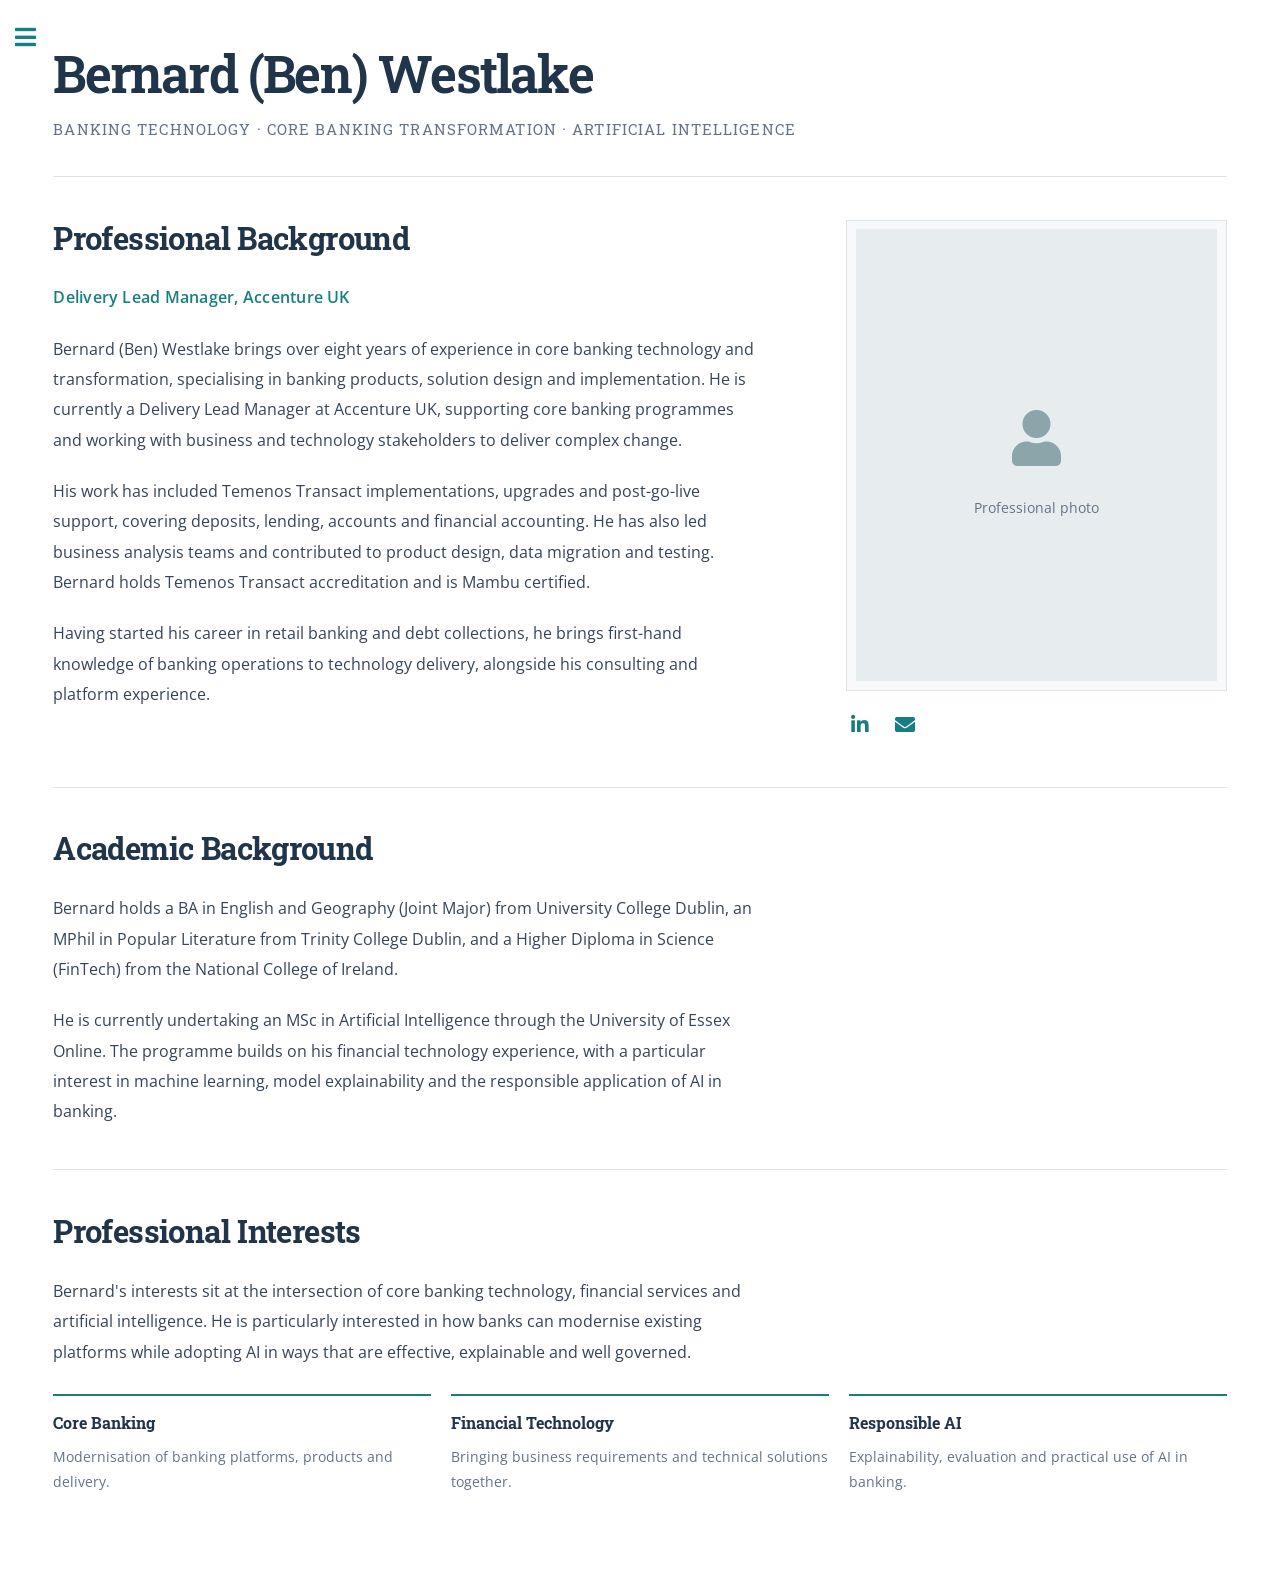
==== commit d48223c5: "Update about.html for content and styling changes" ====
--- a/about.html
+++ b/about.html
@@ -17,9 +17,9 @@
           content="width=device-width, initial-scale=1" />
 
     <meta name="description"
-          content="About Bernard (Ben) Westlake: banking technology, core banking transformation and artificial intelligence." />
-
-    <title>About Me | Bernard (Ben) Westlake</title>
+          content="Bernard (Ben) Westlake - Banking technology, core banking transformation and artificial intelligence." />
+
+    <title>Bernard (Ben) Westlake | About</title>
 
     <link rel="stylesheet"
           href="assets/css/main.css" />
@@ -52,10 +52,7 @@
             color: var(--ink);
         }
 
-        h1,
-        h2,
-        h3,
-        strong {
+        h1, h2, h3, strong {
             color: var(--navy);
         }
 
@@ -134,13 +131,6 @@
 
             align-items: start;
             gap: clamp(2em, 5vw, 4em);
-        }
-
-        .profile-name {
-            font-size: clamp(1.65rem, 2.6vw, 2.2rem);
-            letter-spacing: -0.02em;
-            line-height: 1.25;
-            margin: 0 0 0.6em;
         }
 
         .profile-role {
@@ -213,35 +203,20 @@
             object-position: center top;
         }
 
-        .portrait-caption {
-            color: var(--muted);
-            font-size: 0.78rem;
-            margin: 0.85em 0 0;
-        }
-
-
-        /* ========================================
-           CONTACT ICONS
+
+        /* ========================================
+           LINKEDIN AND EMAIL ICONS
         ======================================== */
 
         .profile-contact {
-            margin-top: 1.5em;
-            padding-top: 1.3em;
-            border-top: 1px solid var(--line);
-        }
-
-        .profile-contact h3 {
-            font-size: 0.9rem;
-            font-weight: 700;
-            color: var(--navy);
-            letter-spacing: 0.02em;
-            margin: 0 0 1.1em;
-        }
-
-        .contact-icons {
             display: flex;
             align-items: center;
-            gap: 1.4em;
+            justify-content: flex-start;
+
+            gap: 1.3em;
+
+            margin-top: 1.2em;
+            padding: 0.35em 0;
         }
 
         .contact-icon {
@@ -249,18 +224,20 @@
             align-items: center;
             justify-content: center;
 
-            width: 1.5em;
-            height: 1.5em;
+            width: 1.4em;
+            height: 1.4em;
+
             padding: 0;
             margin: 0;
 
-            border: none;
-            border-bottom: none;
-            box-shadow: none;
-            background: transparent;
-
-            color: var(--teal);
-            font-size: 1.65rem;
+            border: none !important;
+            border-bottom: none !important;
+            box-shadow: none !important;
+            background: transparent !important;
+
+            color: var(--teal) !important;
+
+            font-size: 1.25rem;
             line-height: 1;
             text-decoration: none;
 
@@ -268,13 +245,11 @@
         }
 
         .contact-icon:hover {
-            color: var(--navy);
-            background: transparent;
-            border: none;
+            color: var(--navy) !important;
         }
 
         .contact-icon:focus-visible {
-            color: var(--navy);
+            color: var(--navy) !important;
             outline: 2px solid var(--teal);
             outline-offset: 5px;
         }
@@ -291,8 +266,10 @@
 
         .focus-list {
             display: grid;
+
             grid-template-columns:
                 repeat(3, minmax(0, 1fr));
+
             gap: 1.5em;
             margin-top: 2em;
         }
@@ -467,7 +444,6 @@
 </head>
 
 
-
 <body class="is-preload">
 
     <div id="wrapper">
@@ -486,7 +462,7 @@
 
                 <header id="header">
 
-                    <h1>About Me</h1>
+                    <h1>Bernard (Ben) Westlake</h1>
 
                     <p class="page-subtitle">
                         Banking Technology
@@ -499,12 +475,11 @@
                 </header>
 
 
-
                 <div id="page-content">
 
 
                     <!-- =====================================
-                         PROFESSIONAL PROFILE
+                         PROFESSIONAL BACKGROUND
                     ====================================== -->
 
                     <section class="content-section"
@@ -519,8 +494,8 @@
                             <div class="bio-copy">
 
 
-                                <h2 class="profile-name">
-                                    Bernard (Ben) Westlake
+                                <h2 class="section-heading">
+                                    Professional Background
                                 </h2>
 
 
@@ -578,7 +553,7 @@
                             ====================================== -->
 
                             <aside class="profile-aside"
-                                   aria-label="Profile and contact information">
+                                   aria-label="Profile photograph and contact links">
 
 
                                 <!-- PHOTO -->
@@ -607,15 +582,15 @@
 
                                     TO ADD YOUR OWN PHOTO:
 
-                                    Upload your photograph to
-                                    the images folder.
-
-                                    Name the file:
+                                    Upload a photograph into
+                                    the GitHub images folder.
+
+                                    Name it:
 
                                     profile.jpg
 
                                     Replace the placeholder DIV
-                                    with:
+                                    above with:
 
                                     <img src="images/profile.jpg"
                                          alt="Portrait of Bernard Westlake"
@@ -624,58 +599,47 @@
                                     -->
 
 
-                                    <figcaption class="portrait-caption">
-                                        Bernard (Ben) Westlake
-                                    </figcaption>
-
-
                                 </figure>
 
 
 
-                                <!-- CONTACT ICONS -->
-
-                                <div class="profile-contact">
-
-
-                                    <h3>Connect</h3>
-
-
-                                    <div class="contact-icons">
-
-
-                                        <!-- LINKEDIN -->
-
-                                        <a href="https://www.linkedin.com/in/bernardwestlake/"
-                                           class="icon brands fa-linkedin-in contact-icon"
-                                           target="_blank"
-                                           rel="noopener noreferrer"
-                                           aria-label="View Bernard Westlake on LinkedIn"
-                                           title="LinkedIn">
-
-                                            <span class="label">
-                                                LinkedIn
-                                            </span>
-
-                                        </a>
-
-
-
-                                        <!-- EMAIL -->
-
-                                        <a href="mailto:Bernard.Westlake@gmail.com"
-                                           class="icon solid fa-envelope contact-icon"
-                                           aria-label="Send an email to Bernard Westlake"
-                                           title="Send an email">
-
-                                            <span class="label">
-                                                Email
-                                            </span>
-
-                                        </a>
-
-
-                                    </div>
+                                <!-- =====================================
+                                     LINKEDIN AND EMAIL ICONS
+                                ====================================== -->
+
+                                <div class="profile-contact"
+                                     aria-label="Contact links">
+
+
+                                    <!-- LINKEDIN -->
+
+                                    <a href="https://www.linkedin.com/in/bernardwestlake/"
+                                       class="icon brands fa-linkedin-in contact-icon"
+                                       target="_blank"
+                                       rel="noopener noreferrer"
+                                       aria-label="View Bernard Westlake on LinkedIn"
+                                       title="LinkedIn">
+
+                                        <span class="label">
+                                            LinkedIn
+                                        </span>
+
+                                    </a>
+
+
+
+                                    <!-- EMAIL -->
+
+                                    <a href="mailto:Bernard.Westlake@gmail.com"
+                                       class="icon solid fa-envelope contact-icon"
+                                       aria-label="Send an email to Bernard Westlake"
+                                       title="Send an email">
+
+                                        <span class="label">
+                                            Email
+                                        </span>
+
+                                    </a>
 
 
                                 </div>
@@ -923,7 +887,7 @@
 
 
 
-                        <!-- ABOUT ME -->
+                        <!-- ABOUT ME - CURRENT PAGE -->
 
                         <li>
 
@@ -1021,13 +985,9 @@
     ====================================== -->
 
     <script src="assets/js/jquery.min.js"></script>
-
     <script src="assets/js/browser.min.js"></script>
-
     <script src="assets/js/breakpoints.min.js"></script>
-
     <script src="assets/js/util.js"></script>
-
     <script src="assets/js/main.js"></script>
 
 
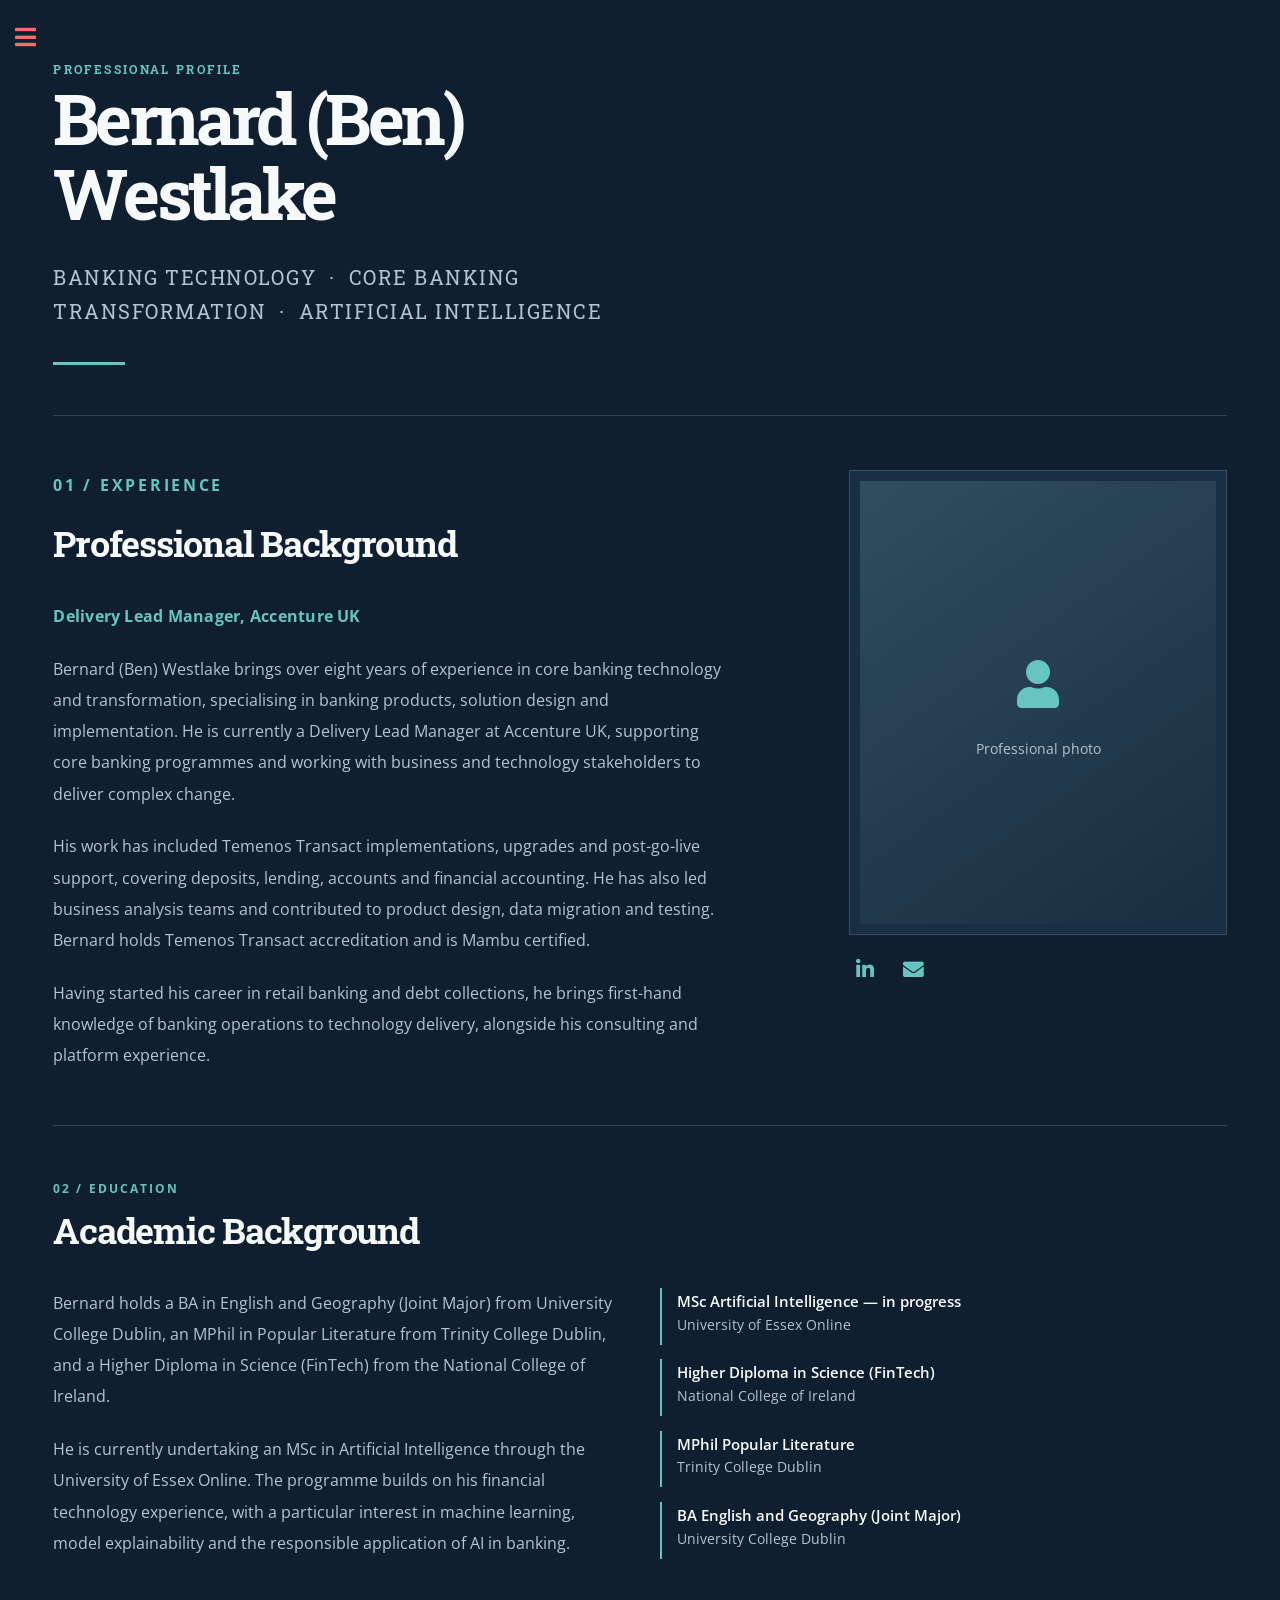
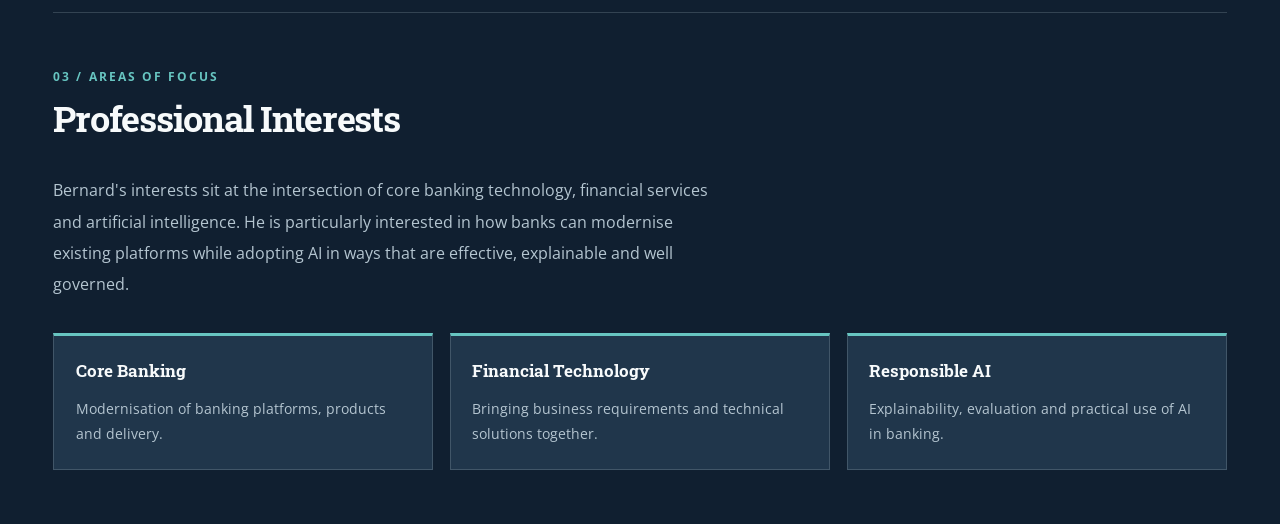
==== commit e566c15e: "Update about.html" ====
--- a/about.html
+++ b/about.html
@@ -1,996 +1,617 @@
 
 <!DOCTYPE HTML>
-<!--
-    Editorial by HTML5 UP
-    html5up.net | @ajlkn
-    Free for personal and commercial use
-    under the CCA 3.0 license.
--->
-
+<!-- Editorial by HTML5 UP | html5up.net | CCA 3.0 license -->
 <html lang="en">
-
 <head>
-
-    <meta charset="utf-8" />
-
-    <meta name="viewport"
-          content="width=device-width, initial-scale=1" />
-
-    <meta name="description"
-          content="Bernard (Ben) Westlake - Banking technology, core banking transformation and artificial intelligence." />
-
-    <title>Bernard (Ben) Westlake | About</title>
-
-    <link rel="stylesheet"
-          href="assets/css/main.css" />
-
-
-    <style>
-
-        /* ========================================
-           COLOUR PALETTE
-        ======================================== */
-
-        :root {
-            --navy: #20344a;
-            --teal: #177f83;
-            --ink: #354459;
-            --muted: #657287;
-            --line: #dce3e7;
-            --paper: #ffffff;
-            --surface: #f7f9fa;
-            --sidebar: #edf2f4;
-        }
-
-        html {
-            scroll-behavior: smooth;
-        }
-
-        body,
-        #main {
-            background: var(--paper);
-            color: var(--ink);
-        }
-
-        h1, h2, h3, strong {
-            color: var(--navy);
-        }
-
-        a {
-            color: var(--teal);
-        }
-
-        a:hover {
-            color: var(--navy);
-        }
-
-
-        /* ========================================
-           PAGE HEADER
-        ======================================== */
-
-        #header {
-            display: block;
-            border-bottom: 1px solid var(--line);
-            padding: 3.3em 0 2.5em;
-            margin-bottom: 0;
-        }
-
-        #header h1 {
-            font-size: clamp(2.25rem, 4vw, 3.7rem);
-            line-height: 1.14;
-            letter-spacing: -0.035em;
-            font-weight: 650;
-            margin: 0;
-        }
-
-        .page-subtitle {
-            color: var(--muted);
-            font-size: 0.93rem;
-            line-height: 1.7;
-            margin: 1em 0 0;
-        }
-
-
-        /* ========================================
-           MAIN CONTENT
-        ======================================== */
-
-        #page-content {
-            padding-bottom: 4em;
-        }
-
-        .content-section {
-            padding: 3.2em 0;
-            border-bottom: 1px solid var(--line);
-            scroll-margin-top: 1.5em;
-        }
-
-        .content-section:last-child {
-            border-bottom: none;
-        }
-
-        .section-heading {
-            font-size: clamp(1.55rem, 2.4vw, 1.95rem);
-            line-height: 1.2;
-            letter-spacing: -0.02em;
-            margin: 0 0 0.85em;
-        }
-
-
-        /* ========================================
-           PROFILE LAYOUT
-        ======================================== */
-
-        .profile-layout {
-            display: grid;
-
-            grid-template-columns:
-                minmax(0, 1.65fr)
-                minmax(230px, 0.85fr);
-
-            align-items: start;
-            gap: clamp(2em, 5vw, 4em);
-        }
-
-        .profile-role {
-            font-size: 0.9rem;
-            font-weight: 600;
-            color: var(--teal);
-            letter-spacing: 0.015em;
-            margin-bottom: 1.5em;
-        }
-
-        .bio-copy p,
-        .section-copy p {
-            max-width: 78ch;
-            font-size: 1rem;
-            line-height: 1.9;
-            margin-bottom: 1.3em;
-        }
-
-        .bio-copy p:last-child,
-        .section-copy p:last-child {
-            margin-bottom: 0;
-        }
-
-
-        /* ========================================
-           PROFILE PHOTO
-        ======================================== */
-
-        .profile-aside {
-            min-width: 0;
-        }
-
-        .portrait-frame {
-            border: 1px solid var(--line);
-            background: var(--surface);
-            padding: 0.65em;
-            margin: 0;
-        }
-
-        .portrait-placeholder {
-            min-height: 325px;
-            aspect-ratio: 4 / 5;
-            background: #e7edef;
-
-            display: flex;
-            flex-direction: column;
-            align-items: center;
-            justify-content: center;
-
-            gap: 1em;
-            text-align: center;
-            color: var(--muted);
-        }
-
-        .portrait-placeholder .icon {
-            color: #8ca5aa;
-            font-size: 3.5rem;
-        }
-
-        .portrait-placeholder span {
-            font-size: 0.85rem;
-        }
-
-        .portrait-image {
-            display: block;
-            width: 100%;
-            height: auto;
-            aspect-ratio: 4 / 5;
-            object-fit: cover;
-            object-position: center top;
-        }
-
-
-        /* ========================================
-           LINKEDIN AND EMAIL ICONS
-        ======================================== */
-
-        .profile-contact {
-            display: flex;
-            align-items: center;
-            justify-content: flex-start;
-
-            gap: 1.3em;
-
-            margin-top: 1.2em;
-            padding: 0.35em 0;
-        }
-
-        .contact-icon {
-            display: inline-flex;
-            align-items: center;
-            justify-content: center;
-
-            width: 1.4em;
-            height: 1.4em;
-
-            padding: 0;
-            margin: 0;
-
-            border: none !important;
-            border-bottom: none !important;
-            box-shadow: none !important;
-            background: transparent !important;
-
-            color: var(--teal) !important;
-
-            font-size: 1.25rem;
-            line-height: 1;
-            text-decoration: none;
-
-            transition: color 0.2s ease;
-        }
-
-        .contact-icon:hover {
-            color: var(--navy) !important;
-        }
-
-        .contact-icon:focus-visible {
-            color: var(--navy) !important;
-            outline: 2px solid var(--teal);
-            outline-offset: 5px;
-        }
-
-        .contact-icon:before {
-            display: block;
-            line-height: 1;
-        }
-
-
-        /* ========================================
-           PROFESSIONAL INTERESTS
-        ======================================== */
-
-        .focus-list {
-            display: grid;
-
-            grid-template-columns:
-                repeat(3, minmax(0, 1fr));
-
-            gap: 1.5em;
-            margin-top: 2em;
-        }
-
-        .focus-item {
-            border-top: 2px solid var(--teal);
-            padding-top: 1.1em;
-        }
-
-        .focus-item h3 {
-            font-size: 1rem;
-            margin: 0 0 0.6em;
-        }
-
-        .focus-item p {
-            font-size: 0.9rem;
-            color: var(--muted);
-            line-height: 1.75;
-            margin: 0;
-        }
-
-
-        /* ========================================
-           SIDEBAR
-        ======================================== */
-
-        #sidebar {
-            background: var(--sidebar);
-        }
-
-        #sidebar > .inner {
-            display: flex;
-            flex-direction: column;
-            min-height: 100vh;
-        }
-
-        #sidebar #menu {
-            flex-shrink: 0;
-        }
-
-        #sidebar header.major > :first-child {
-            border-bottom-color: var(--teal);
-        }
-
-        #menu ul a,
-        #menu ul span {
-            color: var(--navy);
-        }
-
-        #menu ul a:hover,
-        #menu ul span.opener:hover {
-            color: var(--teal);
-        }
-
-        #menu ul span.opener:before {
-            color: var(--teal);
-        }
-
-        #menu ul a[aria-current="page"] {
-            color: var(--teal);
-            font-weight: 700;
-        }
-
-
-        /* ========================================
-           SIDEBAR NAVIGATION ICONS
-        ======================================== */
-
-        #menu .menu-icon {
-            display: inline-block;
-            width: 1.4em;
-            margin-right: 0.65em;
-            text-align: center;
-            color: var(--teal);
-            font-size: 1em;
-            vertical-align: baseline;
-        }
-
-        #menu a:hover .menu-icon,
-        #menu .opener:hover .menu-icon {
-            color: var(--navy);
-        }
-
-        #menu ul a,
-        #menu ul span.opener {
-            line-height: 1.7;
-        }
-
-
-        /* ========================================
-           COPYRIGHT FOOTER
-        ======================================== */
-
-        #sidebar #footer {
-            margin-top: auto;
-            padding-top: 2em;
-            padding-bottom: 1em;
-        }
-
-        #sidebar #footer .copyright {
-            color: var(--muted);
-            font-size: 0.74rem;
-            line-height: 1.7;
-        }
-
-
-        /* ========================================
-           RESPONSIVE DESIGN
-        ======================================== */
-
-        @media screen and (max-width: 1050px) {
-
-            .profile-layout {
-                grid-template-columns:
-                    minmax(0, 1.4fr)
-                    minmax(210px, 0.8fr);
-            }
-
-        }
-
-        @media screen and (max-width: 760px) {
-
-            #header {
-                padding-top: 2.2em;
-            }
-
-            .content-section {
-                padding: 2.4em 0;
-            }
-
-            .profile-layout {
-                grid-template-columns: 1fr;
-            }
-
-            .profile-aside {
-                max-width: 360px;
-            }
-
-            .focus-list {
-                grid-template-columns: 1fr;
-                gap: 1.3em;
-            }
-
-        }
-
-        @media screen and (max-width: 440px) {
-
-            #header h1 {
-                font-size: 2.1rem;
-            }
-
-            .page-subtitle {
-                font-size: 0.82rem;
-            }
-
-        }
-
-        @media (prefers-reduced-motion: reduce) {
-
-            html {
-                scroll-behavior: auto;
-            }
-
-            .contact-icon {
-                transition: none;
-            }
-
-        }
-
-    </style>
-
+  <meta charset="utf-8" />
+  <meta name="viewport" content="width=device-width, initial-scale=1" />
+  <meta name="description" content="Bernard (Ben) Westlake — banking technology, core banking transformation and artificial intelligence." />
+  <title>Bernard (Ben) Westlake | About</title>
+  <link rel="stylesheet" href="assets/css/main.css" />
+  <style>
+    :root {
+      --navy: #101f30;
+      --navy-soft: #182e43;
+      --teal: #67c5c1;
+      --white: #f7fafb;
+      --muted: #b4c5d0;
+      --line: rgba(224,242,246,.17);
+      --panel: #20364b;
+    }
+
+    html { scroll-behavior: smooth; }
+    body, #main { background: var(--navy); color: var(--white); }
+    #main > .inner { max-width: 1320px; }
+    #main h1, #main h2, #main h3, #main strong { color: var(--white); }
+    #main p { color: var(--muted); }
+    #main a { color: var(--teal); }
+    #main a:hover { color: var(--white); }
+
+    /* PAGE HEADER */
+    #header {
+      display: block;
+      padding: 4.5em 0 3.8em;
+      border-bottom: 1px solid var(--line);
+    }
+
+    .eyebrow {
+      color: var(--teal) !important;
+      text-transform: uppercase;
+      letter-spacing: .2em;
+      font-weight: 700;
+      font-size: .74rem;
+      margin: 0 0 1.6em;
+    }
+
+    #header h1 {
+      font-size: clamp(2.8rem,5.5vw,5.5rem);
+      line-height: 1.07;
+      letter-spacing: -.055em;
+      margin: 0;
+      font-weight: 700;
+    }
+
+    .hero-subtitle {
+      font-size: clamp(1rem,1.8vw,1.25rem);
+      line-height: 1.7;
+      margin: 1.5em 0 0;
+      max-width: 680px;
+    }
+
+    .hero-rule {
+      width: 72px;
+      height: 3px;
+      background: var(--teal);
+      margin-top: 2.5em;
+    }
+
+    /* CONTENT SECTIONS */
+    .content-section {
+      padding: 4em 0;
+      border-bottom: 1px solid var(--line);
+      scroll-margin-top: 2em;
+    }
+
+    .content-section:last-child { border-bottom: 0; }
+
+    .section-kicker {
+      font-size: .75rem;
+      color: var(--teal) !important;
+      text-transform: uppercase;
+      letter-spacing: .17em;
+      font-weight: 700;
+      margin: 0 0 .85em;
+    }
+
+    .section-heading {
+      font-size: clamp(1.65rem,2.8vw,2.5rem);
+      line-height: 1.2;
+      letter-spacing: -.035em;
+      margin: 0 0 1em;
+    }
+
+    /* PROFESSIONAL PROFILE */
+    .profile-layout {
+      display: grid;
+      grid-template-columns: minmax(0,1.65fr) minmax(230px,.85fr);
+      gap: clamp(2em,5vw,5em);
+      align-items: start;
+    }
+
+    .profile-role {
+      color: var(--teal) !important;
+      font-weight: 700;
+      letter-spacing: .015em;
+      margin: 0 0 1.7em;
+    }
+
+    .bio-copy p, .section-copy p {
+      font-size: 1rem;
+      line-height: 1.95;
+      max-width: 75ch;
+      margin: 0 0 1.35em;
+    }
+
+    .bio-copy p:last-child,
+    .section-copy p:last-child { margin-bottom: 0; }
+
+    /* PROFILE PHOTO */
+    .portrait-frame {
+      margin: 0;
+      padding: 10px;
+      border: 1px solid var(--line);
+      background: var(--navy-soft);
+    }
+
+    .portrait-placeholder {
+      aspect-ratio: 4/5;
+      min-height: 270px;
+      display: flex;
+      flex-direction: column;
+      justify-content: center;
+      align-items: center;
+      gap: 1em;
+      background: linear-gradient(145deg,#304d60,#192d40);
+      color: var(--muted);
+      text-align: center;
+    }
+
+    .portrait-placeholder .icon {
+      font-size: 3rem;
+      color: var(--teal);
+    }
+
+    .portrait-placeholder span { font-size: .9rem; }
+
+    .portrait-image {
+      display: block;
+      width: 100%;
+      aspect-ratio: 4/5;
+      object-fit: cover;
+      object-position: center top;
+    }
+
+    /* SOCIAL LINKS */
+    .profile-contact {
+      display: flex;
+      gap: 1.3em;
+      align-items: center;
+      margin-top: 1.4em;
+    }
+
+    .contact-icon {
+      display: inline-flex !important;
+      align-items: center;
+      justify-content: center;
+      width: 1.5em;
+      height: 1.5em;
+      padding: 0 !important;
+      border: 0 !important;
+      border-bottom: 0 !important;
+      box-shadow: none !important;
+      background: none !important;
+      font-size: 1.3rem;
+      text-decoration: none !important;
+      color: var(--teal) !important;
+    }
+
+    .contact-icon:hover { color: var(--white) !important; }
+
+    .contact-icon:focus-visible {
+      outline: 2px solid var(--teal);
+      outline-offset: 5px;
+    }
+
+    /* ACADEMIC BACKGROUND */
+    .academic-grid {
+      display: grid;
+      grid-template-columns: minmax(0,1fr) minmax(0,1fr);
+      gap: 3em;
+    }
+
+    .education-list {
+      display: grid;
+      gap: 1.1em;
+    }
+
+    .education-item {
+      border-left: 2px solid var(--teal);
+      padding: .15em 0 .15em 1.15em;
+    }
+
+    .education-item strong {
+      display: block;
+      line-height: 1.5;
+      font-size: .95rem;
+    }
+
+    .education-item span {
+      display: block;
+      color: var(--muted);
+      font-size: .88rem;
+      line-height: 1.7;
+    }
+
+    /* PROFESSIONAL INTERESTS */
+    .focus-list {
+      display: grid;
+      grid-template-columns: repeat(3,minmax(0,1fr));
+      gap: 1.25em;
+      margin-top: 2.5em;
+    }
+
+    .focus-item {
+      background: var(--panel);
+      border: 1px solid var(--line);
+      border-top: 3px solid var(--teal);
+      padding: 1.6em;
+    }
+
+    .focus-item h3 {
+      font-size: 1.05rem;
+      margin: 0 0 .75em;
+    }
+
+    .focus-item p {
+      font-size: .9rem;
+      line-height: 1.8;
+      margin: 0;
+    }
+
+    /* SIDEBAR */
+    #sidebar { background: #eaf0f2; }
+
+    #sidebar > .inner {
+      display: flex;
+      flex-direction: column;
+      min-height: 100vh;
+    }
+
+    #sidebar #menu { flex-shrink: 0; }
+
+    #sidebar header.major > :first-child {
+      border-bottom-color: #177f83;
+    }
+
+    #menu ul a, #menu ul span { color: #20344a; }
+
+    #menu ul a:hover,
+    #menu ul span.opener:hover,
+    #menu ul a[aria-current="page"] {
+      color: #177f83;
+    }
+
+    #menu ul a[aria-current="page"] { font-weight: 700; }
+
+    #menu .menu-icon {
+      display: inline-block;
+      width: 1.4em;
+      margin-right: .65em;
+      text-align: center;
+      color: #177f83;
+    }
+
+    /* FOOTER */
+    #sidebar #footer {
+      margin-top: auto;
+      padding-top: 2em;
+      padding-bottom: 1em;
+    }
+
+    #sidebar #footer .copyright {
+      font-size: .74rem;
+      line-height: 1.7;
+    }
+
+    /* RESPONSIVE DESIGN */
+    @media screen and (max-width: 980px) {
+      .profile-layout {
+        grid-template-columns: minmax(0,1.3fr) minmax(200px,.8fr);
+      }
+      .academic-grid { gap: 2em; }
+    }
+
+    @media screen and (max-width: 760px) {
+      #header { padding: 2.8em 0; }
+      .content-section { padding: 2.7em 0; }
+      .profile-layout, .academic-grid { grid-template-columns: 1fr; }
+      .profile-aside { max-width: 340px; }
+      .focus-list { grid-template-columns: 1fr; }
+    }
+
+    @media (prefers-reduced-motion: reduce) {
+      html { scroll-behavior: auto; }
+    }
+  </style>
 </head>
 
-
 <body class="is-preload">
-
-    <div id="wrapper">
-
-
-        <!-- =====================================
-             MAIN CONTENT
-        ====================================== -->
-
-        <div id="main">
-
-            <div class="inner">
-
-
-                <!-- PAGE HEADER -->
-
-                <header id="header">
-
-                    <h1>Bernard (Ben) Westlake</h1>
-
-                    <p class="page-subtitle">
-                        Banking Technology
-                        &middot;
-                        Core Banking Transformation
-                        &middot;
-                        Artificial Intelligence
-                    </p>
-
-                </header>
-
-
-                <div id="page-content">
-
-
-                    <!-- =====================================
-                         PROFESSIONAL BACKGROUND
-                    ====================================== -->
-
-                    <section class="content-section"
-                             id="profile">
-
-
-                        <div class="profile-layout">
-
-
-                            <!-- BIOGRAPHY -->
-
-                            <div class="bio-copy">
-
-
-                                <h2 class="section-heading">
-                                    Professional Background
-                                </h2>
-
-
-                                <p class="profile-role">
-                                    Delivery Lead Manager, Accenture UK
-                                </p>
-
-
-                                <p>
-                                    Bernard (Ben) Westlake brings
-                                    over eight years of experience
-                                    in core banking technology and
-                                    transformation, specialising in
-                                    banking products, solution design
-                                    and implementation. He is currently
-                                    a Delivery Lead Manager at Accenture
-                                    UK, supporting core banking
-                                    programmes and working with
-                                    business and technology stakeholders
-                                    to deliver complex change.
-                                </p>
-
-
-                                <p>
-                                    His work has included Temenos
-                                    Transact implementations, upgrades
-                                    and post-go-live support, covering
-                                    deposits, lending, accounts and
-                                    financial accounting. He has also
-                                    led business analysis teams and
-                                    contributed to product design,
-                                    data migration and testing.
-                                    Bernard holds Temenos Transact
-                                    accreditation and is Mambu
-                                    certified.
-                                </p>
-
-
-                                <p>
-                                    Having started his career in retail
-                                    banking and debt collections, he
-                                    brings first-hand knowledge of
-                                    banking operations to technology
-                                    delivery, alongside his consulting
-                                    and platform experience.
-                                </p>
-
-
-                            </div>
-
-
-
-                            <!-- =====================================
-                                 PROFILE PHOTO AND CONTACTS
-                            ====================================== -->
-
-                            <aside class="profile-aside"
-                                   aria-label="Profile photograph and contact links">
-
-
-                                <!-- PHOTO -->
-
-                                <figure class="portrait-frame">
-
-
-                                    <div class="portrait-placeholder"
-                                         role="img"
-                                         aria-label="Professional portrait placeholder">
-
-
-                                        <i class="icon solid fa-user"
-                                           aria-hidden="true"></i>
-
-
-                                        <span>
-                                            Professional photo
-                                        </span>
-
-
-                                    </div>
-
-
-                                    <!--
-
-                                    TO ADD YOUR OWN PHOTO:
-
-                                    Upload a photograph into
-                                    the GitHub images folder.
-
-                                    Name it:
-
-                                    profile.jpg
-
-                                    Replace the placeholder DIV
-                                    above with:
-
-                                    <img src="images/profile.jpg"
-                                         alt="Portrait of Bernard Westlake"
-                                         class="portrait-image" />
-
-                                    -->
-
-
-                                </figure>
-
-
-
-                                <!-- =====================================
-                                     LINKEDIN AND EMAIL ICONS
-                                ====================================== -->
-
-                                <div class="profile-contact"
-                                     aria-label="Contact links">
-
-
-                                    <!-- LINKEDIN -->
-
-                                    <a href="https://www.linkedin.com/in/bernardwestlake/"
-                                       class="icon brands fa-linkedin-in contact-icon"
-                                       target="_blank"
-                                       rel="noopener noreferrer"
-                                       aria-label="View Bernard Westlake on LinkedIn"
-                                       title="LinkedIn">
-
-                                        <span class="label">
-                                            LinkedIn
-                                        </span>
-
-                                    </a>
-
-
-
-                                    <!-- EMAIL -->
-
-                                    <a href="mailto:Bernard.Westlake@gmail.com"
-                                       class="icon solid fa-envelope contact-icon"
-                                       aria-label="Send an email to Bernard Westlake"
-                                       title="Send an email">
-
-                                        <span class="label">
-                                            Email
-                                        </span>
-
-                                    </a>
-
-
-                                </div>
-
-
-                            </aside>
-
-
-                        </div>
-
-
-                    </section>
-
-
-
-                    <!-- =====================================
-                         ACADEMIC BACKGROUND
-                    ====================================== -->
-
-                    <section class="content-section"
-                             id="academic-background">
-
-
-                        <h2 class="section-heading">
-                            Academic Background
-                        </h2>
-
-
-                        <div class="section-copy">
-
-
-                            <p>
-                                Bernard holds a BA in English
-                                and Geography (Joint Major)
-                                from University College Dublin,
-                                an MPhil in Popular Literature
-                                from Trinity College Dublin,
-                                and a Higher Diploma in Science
-                                (FinTech) from the National
-                                College of Ireland.
-                            </p>
-
-
-                            <p>
-                                He is currently undertaking an
-                                MSc in Artificial Intelligence
-                                through the University of Essex
-                                Online. The programme builds on
-                                his financial technology experience,
-                                with a particular interest in
-                                machine learning, model explainability
-                                and the responsible application
-                                of AI in banking.
-                            </p>
-
-
-                        </div>
-
-
-                    </section>
-
-
-
-                    <!-- =====================================
-                         PROFESSIONAL INTERESTS
-                    ====================================== -->
-
-                    <section class="content-section"
-                             id="professional-interests">
-
-
-                        <h2 class="section-heading">
-                            Professional Interests
-                        </h2>
-
-
-                        <div class="section-copy">
-
-
-                            <p>
-                                Bernard's interests sit at the
-                                intersection of core banking
-                                technology, financial services
-                                and artificial intelligence.
-                                He is particularly interested in
-                                how banks can modernise existing
-                                platforms while adopting AI in
-                                ways that are effective,
-                                explainable and well governed.
-                            </p>
-
-
-                        </div>
-
-
-
-                        <!-- AREAS OF FOCUS -->
-
-                        <div class="focus-list">
-
-
-                            <div class="focus-item">
-
-                                <h3>Core Banking</h3>
-
-                                <p>
-                                    Modernisation of banking
-                                    platforms, products and
-                                    delivery.
-                                </p>
-
-                            </div>
-
-
-                            <div class="focus-item">
-
-                                <h3>Financial Technology</h3>
-
-                                <p>
-                                    Bringing business requirements
-                                    and technical solutions together.
-                                </p>
-
-                            </div>
-
-
-                            <div class="focus-item">
-
-                                <h3>Responsible AI</h3>
-
-                                <p>
-                                    Explainability, evaluation
-                                    and practical use of AI
-                                    in banking.
-                                </p>
-
-                            </div>
-
-
-                        </div>
-
-
-                    </section>
-
+  <div id="wrapper">
+
+    <!-- MAIN CONTENT -->
+    <div id="main">
+      <div class="inner">
+
+        <header id="header">
+          <p class="eyebrow">Professional profile</p>
+          <h1>Bernard (Ben)<br />Westlake</h1>
+          <p class="hero-subtitle">
+            Banking Technology &nbsp;&middot;&nbsp;
+            Core Banking Transformation &nbsp;&middot;&nbsp;
+            Artificial Intelligence
+          </p>
+          <div class="hero-rule" aria-hidden="true"></div>
+        </header>
+
+        <main id="page-content">
+
+          <!-- PROFESSIONAL BACKGROUND -->
+          <section class="content-section" id="profile">
+            <div class="profile-layout">
+
+              <div class="bio-copy">
+                <p class="section-kicker">01 / Experience</p>
+                <h2 class="section-heading">Professional Background</h2>
+                <p class="profile-role">
+                  Delivery Lead Manager, Accenture UK
+                </p>
+
+                <p>
+                  Bernard (Ben) Westlake brings over eight years of
+                  experience in core banking technology and transformation,
+                  specialising in banking products, solution design and
+                  implementation. He is currently a Delivery Lead Manager
+                  at Accenture UK, supporting core banking programmes
+                  and working with business and technology stakeholders
+                  to deliver complex change.
+                </p>
+
+                <p>
+                  His work has included Temenos Transact implementations,
+                  upgrades and post-go-live support, covering deposits,
+                  lending, accounts and financial accounting. He has also
+                  led business analysis teams and contributed to product
+                  design, data migration and testing. Bernard holds
+                  Temenos Transact accreditation and is Mambu certified.
+                </p>
+
+                <p>
+                  Having started his career in retail banking and debt
+                  collections, he brings first-hand knowledge of banking
+                  operations to technology delivery, alongside his
+                  consulting and platform experience.
+                </p>
+              </div>
+
+              <!-- PROFILE PHOTO AND CONTACT LINKS -->
+              <aside class="profile-aside"
+                     aria-label="Profile photograph and contact links">
+
+                <figure class="portrait-frame">
+                  <div class="portrait-placeholder"
+                       role="img"
+                       aria-label="Professional portrait placeholder">
+                    <i class="icon solid fa-user" aria-hidden="true"></i>
+                    <span>Professional photo</span>
+                  </div>
+
+                  <!--
+                  To add your photograph, replace the placeholder
+                  div above with:
+
+                  <img src="images/profile.jpg"
+                       alt="Portrait of Bernard Westlake"
+                       class="portrait-image" />
+                  -->
+                </figure>
+
+                <div class="profile-contact" aria-label="Contact links">
+
+                  <a href="https://www.linkedin.com/in/bernardwestlake/"
+                     class="icon brands fa-linkedin-in contact-icon"
+                     target="_blank"
+                     rel="noopener noreferrer"
+                     aria-label="View Bernard Westlake on LinkedIn"
+                     title="LinkedIn">
+                    <span class="label">LinkedIn</span>
+                  </a>
+
+                  <a href="mailto:Bernard.Westlake@gmail.com"
+                     class="icon solid fa-envelope contact-icon"
+                     aria-label="Send an email to Bernard Westlake"
+                     title="Send an email">
+                    <span class="label">Email</span>
+                  </a>
 
                 </div>
-
-
+              </aside>
             </div>
-
-        </div>
-
-
-
-        <!-- =====================================
-             SIDEBAR NAVIGATION
-        ====================================== -->
-
-        <div id="sidebar">
-
-            <div class="inner">
-
-
-                <nav id="menu"
-                     aria-label="Portfolio navigation">
-
-
-                    <header class="major">
-                        <h2>Navigation</h2>
-                    </header>
-
-
-                    <ul>
-
-
-                        <!-- HOME -->
-
-                        <li>
-                            <a href="index.html">
-
-                                <i class="icon solid fa-home menu-icon"
-                                   aria-hidden="true"></i>
-
-                                Home
-
-                            </a>
-                        </li>
-
-
-
-                        <!-- MODULES -->
-
-                        <li>
-
-                            <span class="opener">
-
-                                <i class="icon solid fa-university menu-icon"
-                                   aria-hidden="true"></i>
-
-                                Modules
-
-                            </span>
-
-
-                            <ul>
-
-                                <li>
-                                    <a href="understanding-ai.html">
-                                        Understanding Artificial Intelligence
-                                    </a>
-                                </li>
-
-                                <li>
-                                    <a href="launch-into-computing.html">
-                                        Launch Into Computing
-                                    </a>
-                                </li>
-
-                                <li>
-                                    <a href="numerical-analysis.html">
-                                        Numerical Analysis
-                                    </a>
-                                </li>
-
-                            </ul>
-
-                        </li>
-
-
-
-                        <!-- SKILLS MATRIX -->
-
-                        <li>
-
-                            <a href="skills-matrix.html">
-
-                                <i class="icon solid fa-tasks menu-icon"
-                                   aria-hidden="true"></i>
-
-                                Skills Matrix
-
-                            </a>
-
-                        </li>
-
-
-
-                        <!-- ABOUT ME - CURRENT PAGE -->
-
-                        <li>
-
-                            <a href="about.html"
-                               aria-current="page">
-
-                                <i class="icon solid fa-user menu-icon"
-                                   aria-hidden="true"></i>
-
-                                About Me
-
-                            </a>
-
-                        </li>
-
-
-
-                        <!-- GITHUB -->
-
-                        <li>
-
-                            <a href="https://github.com/bwestlake"
-                               target="_blank"
-                               rel="noopener noreferrer">
-
-                                <i class="icon brands fa-github menu-icon"
-                                   aria-hidden="true"></i>
-
-                                GitHub
-
-                            </a>
-
-                        </li>
-
-
-
-                        <!-- LINKEDIN -->
-
-                        <li>
-
-                            <a href="https://www.linkedin.com/in/bernardwestlake/"
-                               target="_blank"
-                               rel="noopener noreferrer">
-
-                                <i class="icon brands fa-linkedin-in menu-icon"
-                                   aria-hidden="true"></i>
-
-                                LinkedIn
-
-                            </a>
-
-                        </li>
-
-
-                    </ul>
-
-
-                </nav>
-
-
-
-                <!-- =====================================
-                     COPYRIGHT FOOTER
-                ====================================== -->
-
-                <footer id="footer">
-
-
-                    <p class="copyright">
-
-                        &copy; 2026 Bernard Westlake.
-
-                        Design:
-                        <a href="https://html5up.net">
-                            HTML5 UP
-                        </a>.
-
-                    </p>
-
-
-                </footer>
-
-
+          </section>
+
+          <!-- ACADEMIC BACKGROUND -->
+          <section class="content-section" id="academic-background">
+
+            <p class="section-kicker">02 / Education</p>
+            <h2 class="section-heading">Academic Background</h2>
+
+            <div class="academic-grid">
+
+              <div class="section-copy">
+                <p>
+                  Bernard holds a BA in English and Geography (Joint Major)
+                  from University College Dublin, an MPhil in Popular
+                  Literature from Trinity College Dublin, and a Higher
+                  Diploma in Science (FinTech) from the National College
+                  of Ireland.
+                </p>
+
+                <p>
+                  He is currently undertaking an MSc in Artificial
+                  Intelligence through the University of Essex Online.
+                  The programme builds on his financial technology
+                  experience, with a particular interest in machine
+                  learning, model explainability and the responsible
+                  application of AI in banking.
+                </p>
+              </div>
+
+              <div class="education-list" aria-label="Qualifications">
+
+                <div class="education-item">
+                  <strong>MSc Artificial Intelligence — in progress</strong>
+                  <span>University of Essex Online</span>
+                </div>
+
+                <div class="education-item">
+                  <strong>Higher Diploma in Science (FinTech)</strong>
+                  <span>National College of Ireland</span>
+                </div>
+
+                <div class="education-item">
+                  <strong>MPhil Popular Literature</strong>
+                  <span>Trinity College Dublin</span>
+                </div>
+
+                <div class="education-item">
+                  <strong>BA English and Geography (Joint Major)</strong>
+                  <span>University College Dublin</span>
+                </div>
+
+              </div>
             </div>
-
-        </div>
-
-
+          </section>
+
+          <!-- PROFESSIONAL INTERESTS -->
+          <section class="content-section" id="professional-interests">
+
+            <p class="section-kicker">03 / Areas of focus</p>
+            <h2 class="section-heading">Professional Interests</h2>
+
+            <div class="section-copy">
+              <p>
+                Bernard's interests sit at the intersection of core
+                banking technology, financial services and artificial
+                intelligence. He is particularly interested in how
+                banks can modernise existing platforms while adopting
+                AI in ways that are effective, explainable and
+                well governed.
+              </p>
+            </div>
+
+            <div class="focus-list">
+
+              <div class="focus-item">
+                <h3>Core Banking</h3>
+                <p>
+                  Modernisation of banking platforms, products and delivery.
+                </p>
+              </div>
+
+              <div class="focus-item">
+                <h3>Financial Technology</h3>
+                <p>
+                  Bringing business requirements and technical
+                  solutions together.
+                </p>
+              </div>
+
+              <div class="focus-item">
+                <h3>Responsible AI</h3>
+                <p>
+                  Explainability, evaluation and practical use
+                  of AI in banking.
+                </p>
+              </div>
+
+            </div>
+          </section>
+
+        </main>
+      </div>
     </div>
 
-
-
-    <!-- =====================================
-         JAVASCRIPT
-    ====================================== -->
-
-    <script src="assets/js/jquery.min.js"></script>
-    <script src="assets/js/browser.min.js"></script>
-    <script src="assets/js/breakpoints.min.js"></script>
-    <script src="assets/js/util.js"></script>
-    <script src="assets/js/main.js"></script>
-
+    <!-- SIDEBAR NAVIGATION -->
+    <div id="sidebar">
+      <div class="inner">
+
+        <nav id="menu" aria-label="Portfolio navigation">
+          <header class="major">
+            <h2>Navigation</h2>
+          </header>
+
+          <ul>
+            <li>
+              <a href="index.html">
+                <i class="icon solid fa-home menu-icon"
+                   aria-hidden="true"></i>
+                Home
+              </a>
+            </li>
+
+            <li>
+              <span class="opener">
+                <i class="icon solid fa-university menu-icon"
+                   aria-hidden="true"></i>
+                UoE E-Portfolio
+              </span>
+
+              <ul>
+                <li>
+                  <a href="modules/understanding-ai.html">
+                    Understanding Artificial Intelligence
+                  </a>
+                </li>
+                <li>
+                  <a href="modules/launch-into-computing.html">
+                    Launch Into Computing
+                  </a>
+                </li>
+                <li>
+                  <a href="modules/numerical-analysis.html">
+                    Numerical Analysis
+                  </a>
+                </li>
+              </ul>
+            </li>
+
+            <li>
+              <a href="skills-matrix.html">
+                <i class="icon solid fa-tasks menu-icon"
+                   aria-hidden="true"></i>
+                Skills Matrix
+              </a>
+            </li>
+
+            <li>
+              <a href="about.html" aria-current="page">
+                <i class="icon solid fa-user menu-icon"
+                   aria-hidden="true"></i>
+                About Me
+              </a>
+            </li>
+
+            <li>
+              <a href="https://github.com/bwestlake"
+                 target="_blank"
+                 rel="noopener noreferrer">
+                <i class="icon brands fa-github menu-icon"
+                   aria-hidden="true"></i>
+                GitHub
+              </a>
+            </li>
+
+            <li>
+              <a href="https://www.linkedin.com/in/bernardwestlake/"
+                 target="_blank"
+                 rel="noopener noreferrer">
+                <i class="icon brands fa-linkedin-in menu-icon"
+                   aria-hidden="true"></i>
+                LinkedIn
+              </a>
+            </li>
+          </ul>
+        </nav>
+
+        <!-- COPYRIGHT -->
+        <footer id="footer">
+          <p class="copyright">
+            &copy; 2026 Bernard Westlake.
+            Design:
+            <a href="https://html5up.net">HTML5 UP</a>.
+          </p>
+        </footer>
+
+      </div>
+    </div>
+
+  </div>
+
+  <!-- JAVASCRIPT -->
+  <script src="assets/js/jquery.min.js"></script>
+  <script src="assets/js/browser.min.js"></script>
+  <script src="assets/js/breakpoints.min.js"></script>
+  <script src="assets/js/util.js"></script>
+  <script src="assets/js/main.js"></script>
 
 </body>
-
 </html>
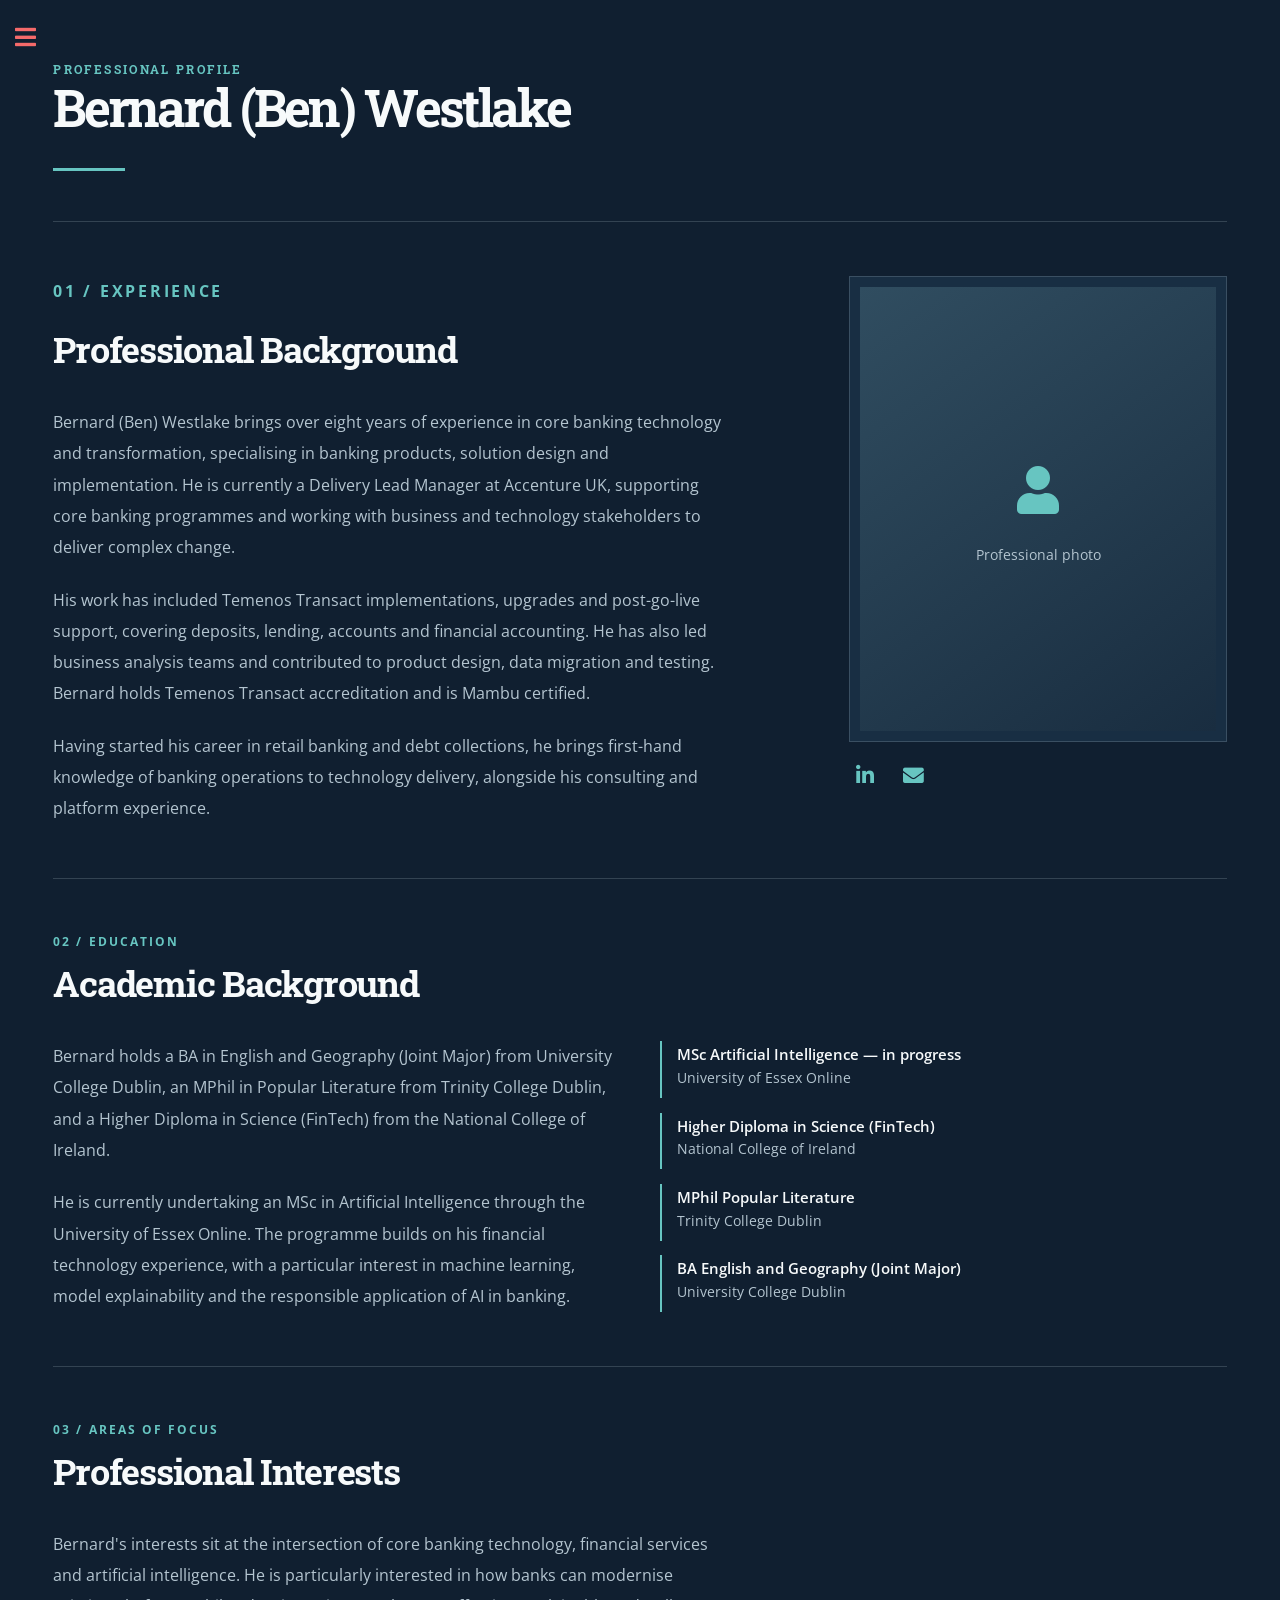
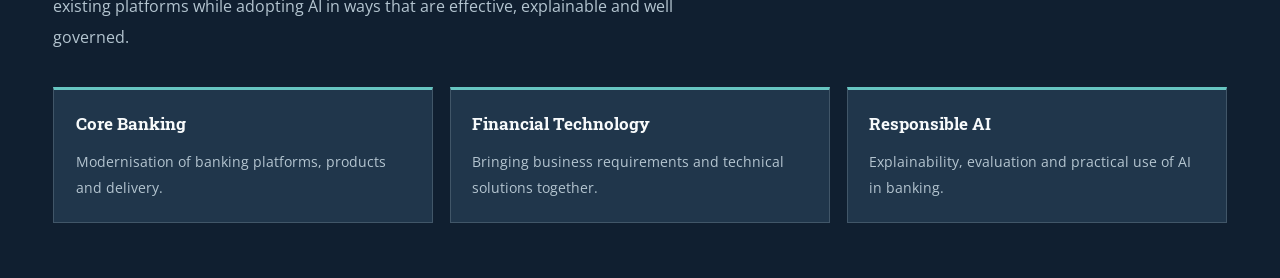
==== commit 0b45b3a0: "Refactor header and profile information in about.html Updated header font size and cleaned up profil" ====
--- a/about.html
+++ b/about.html
@@ -1,6 +1,6 @@
 
 <!DOCTYPE HTML>
-<!-- Editorial by HTML5 UP | html5up.net | CCA 3.0 license -->
+<!-- Editorial by HTML5 UP | html5up.net | CCA 3.0 license. -->
 <html lang="en">
 <head>
   <meta charset="utf-8" />
@@ -44,7 +44,7 @@
     }
 
     #header h1 {
-      font-size: clamp(2.8rem,5.5vw,5.5rem);
+      font-size: clamp(2.2rem,4vw,3.8rem);
       line-height: 1.07;
       letter-spacing: -.055em;
       margin: 0;
@@ -314,12 +314,8 @@
 
         <header id="header">
           <p class="eyebrow">Professional profile</p>
-          <h1>Bernard (Ben)<br />Westlake</h1>
-          <p class="hero-subtitle">
-            Banking Technology &nbsp;&middot;&nbsp;
-            Core Banking Transformation &nbsp;&middot;&nbsp;
-            Artificial Intelligence
-          </p>
+          <h1>Bernard (Ben) Westlake</h1>
+          
           <div class="hero-rule" aria-hidden="true"></div>
         </header>
 
@@ -332,9 +328,7 @@
               <div class="bio-copy">
                 <p class="section-kicker">01 / Experience</p>
                 <h2 class="section-heading">Professional Background</h2>
-                <p class="profile-role">
-                  Delivery Lead Manager, Accenture UK
-                </p>
+            
 
                 <p>
                   Bernard (Ben) Westlake brings over eight years of
